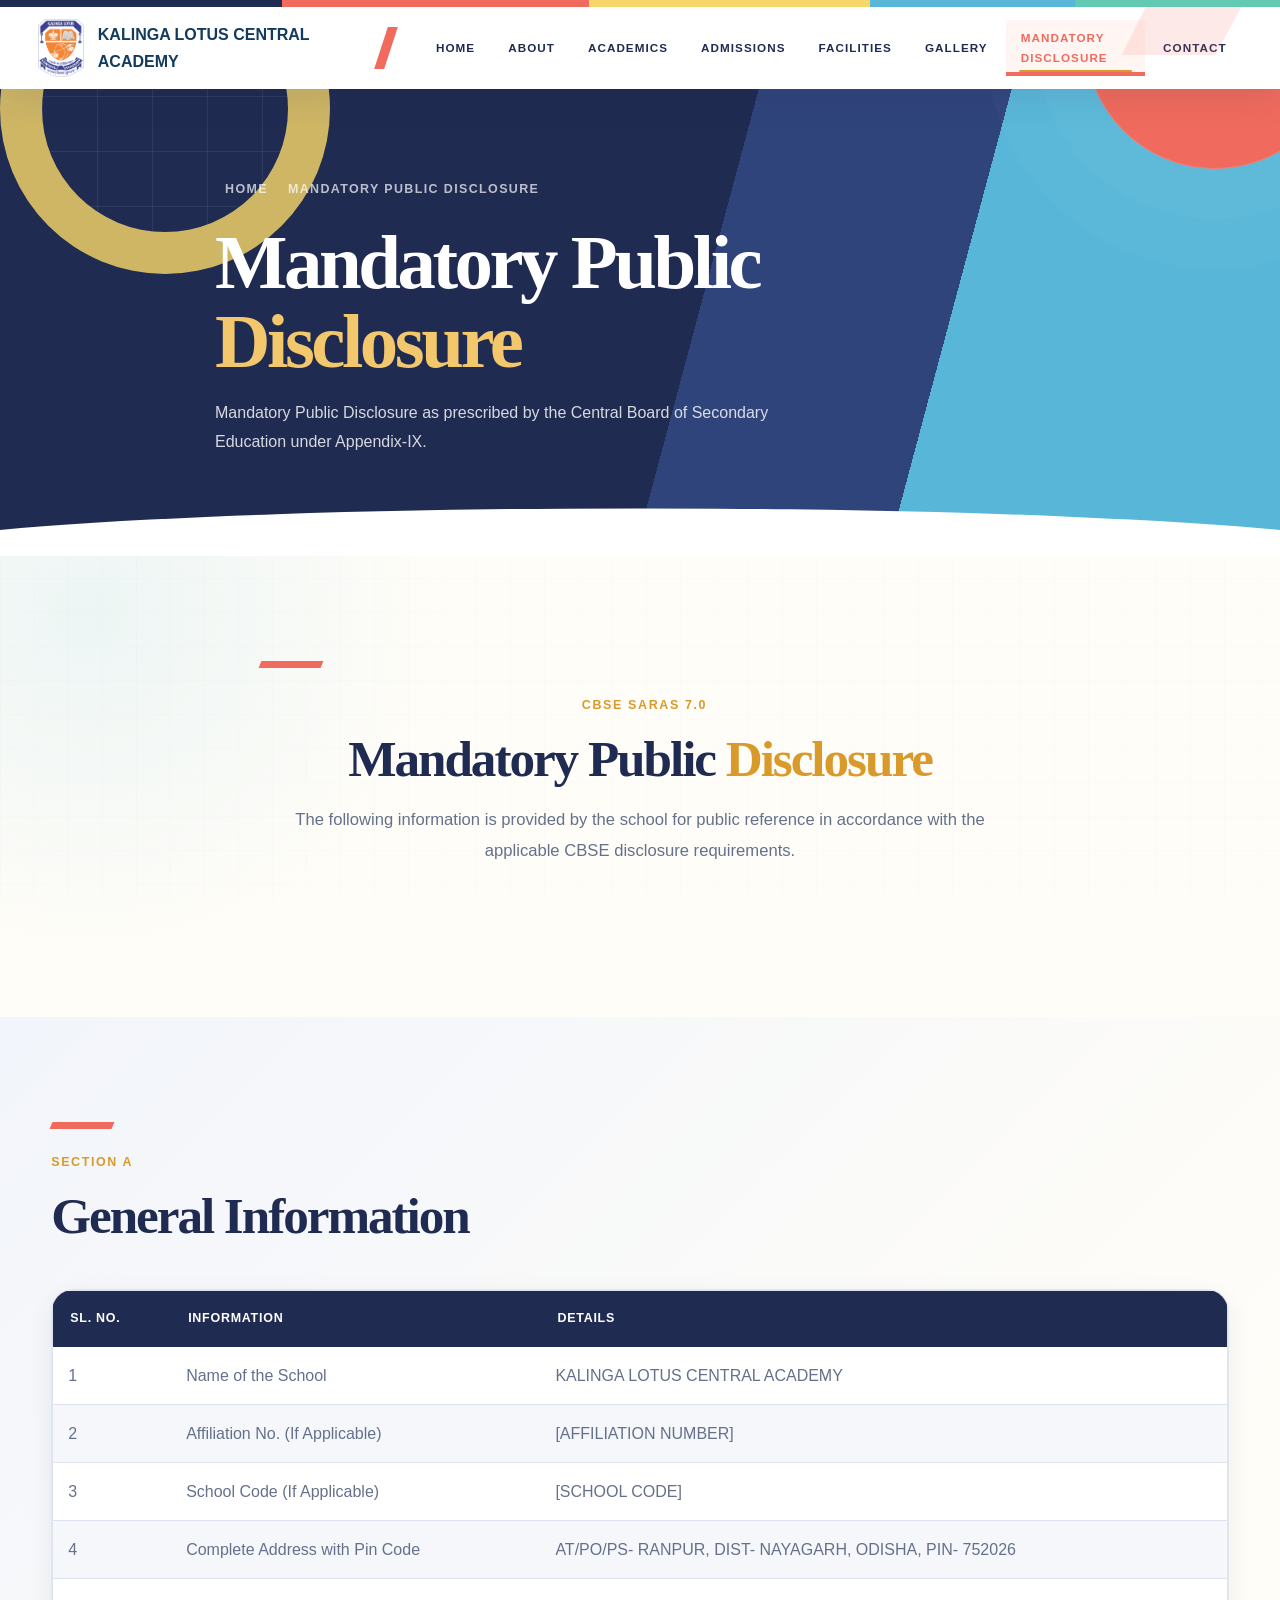
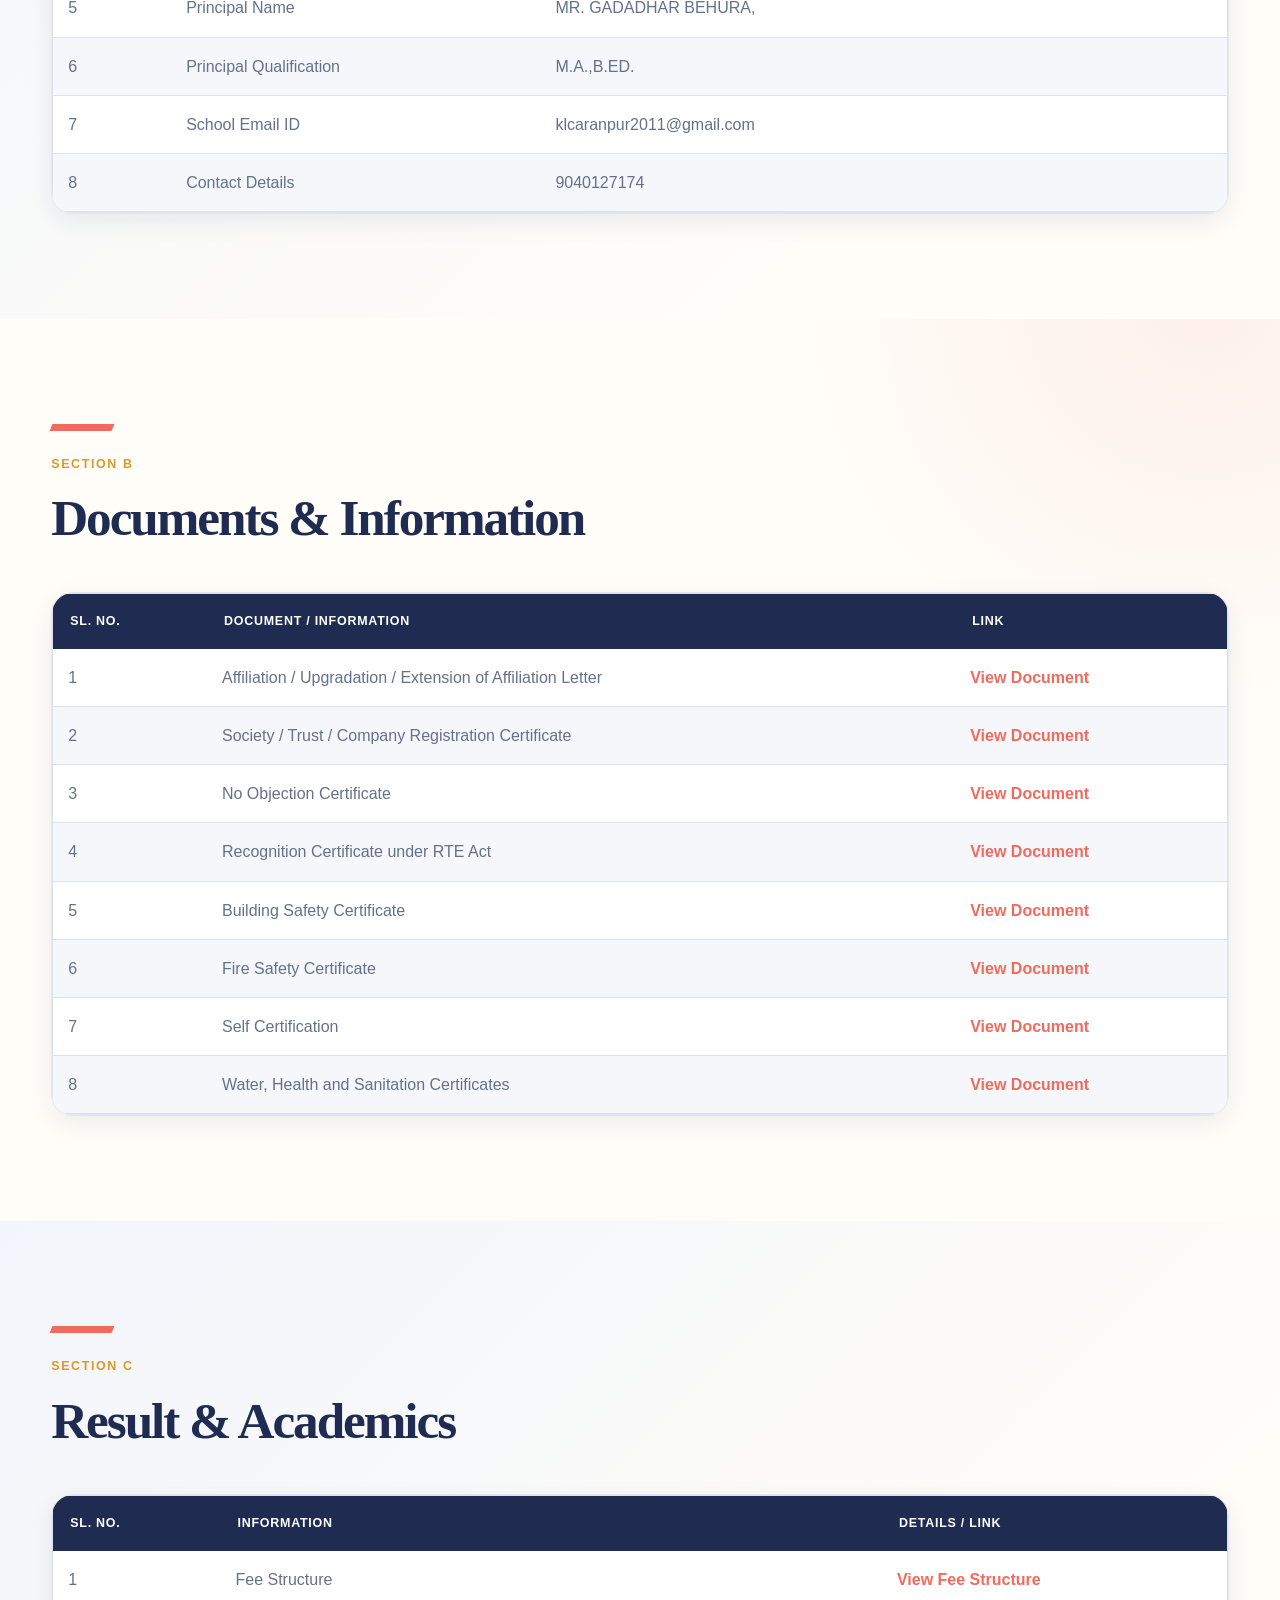
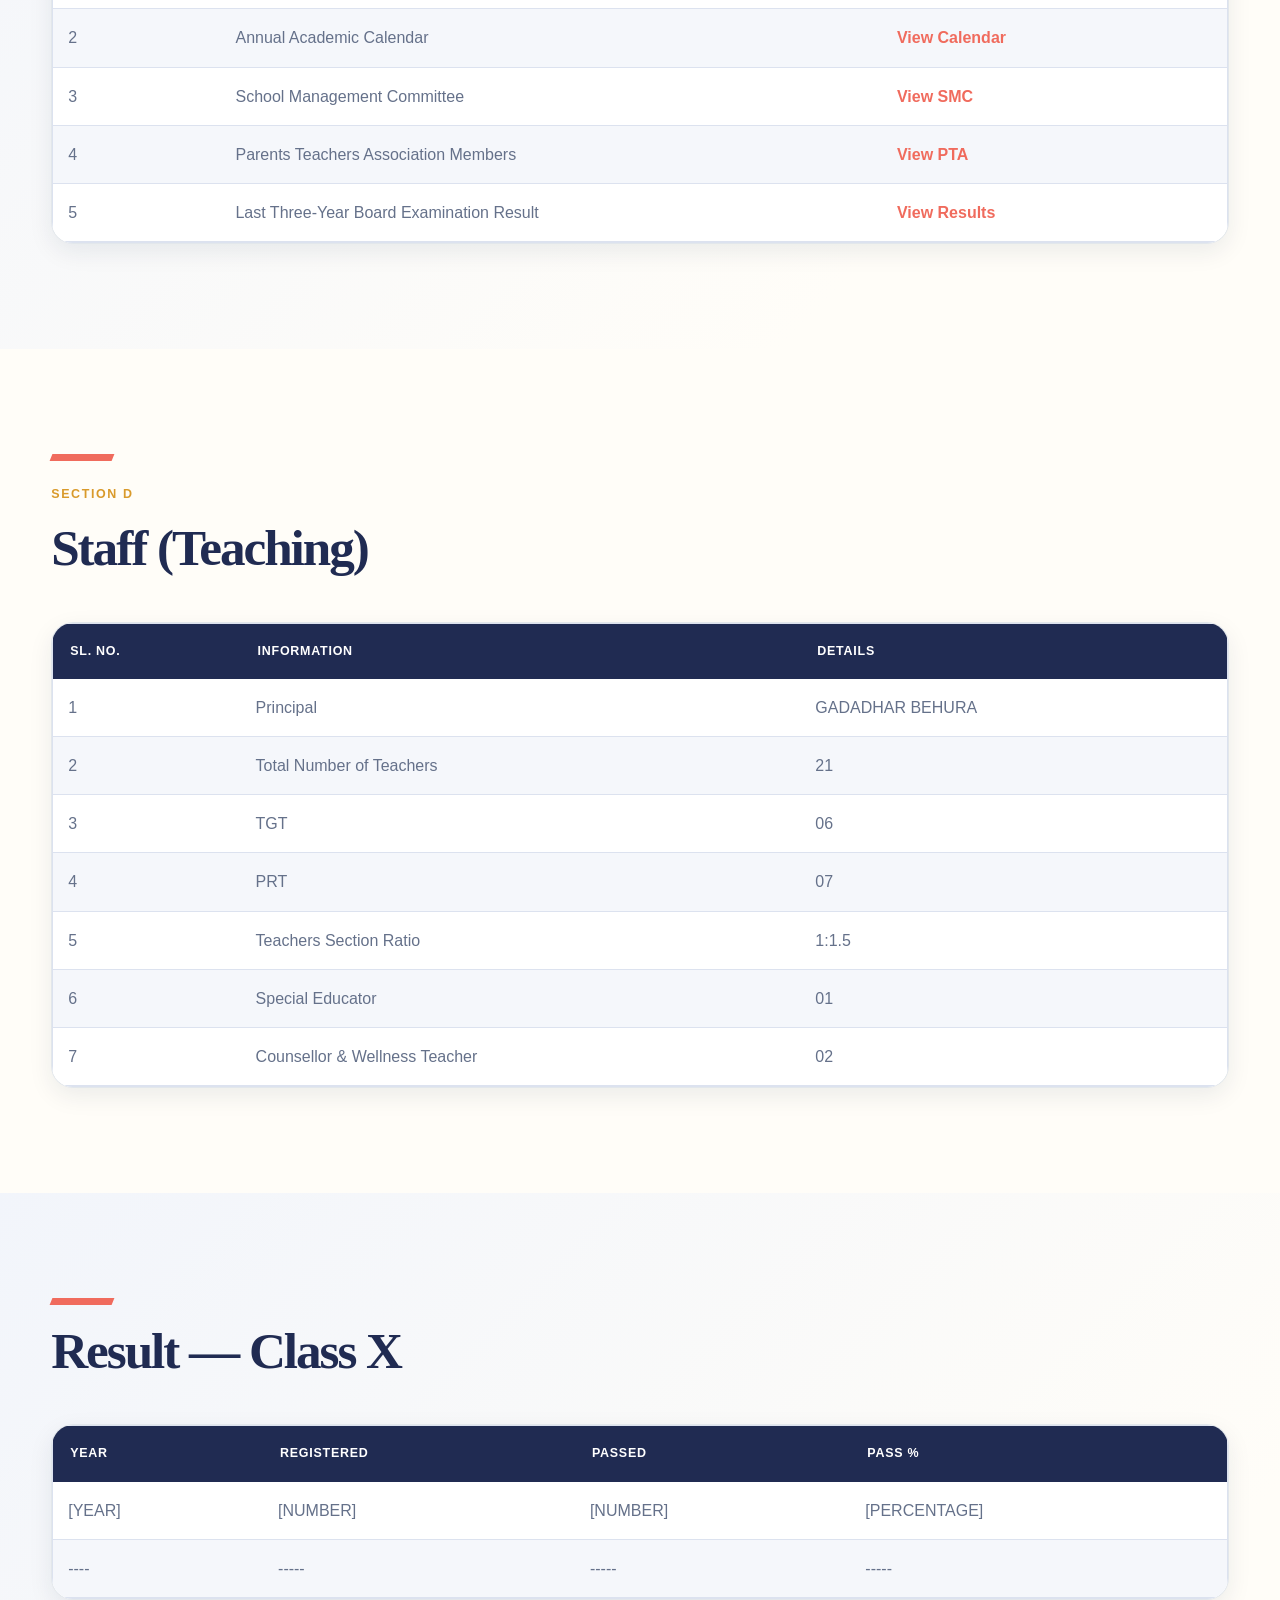
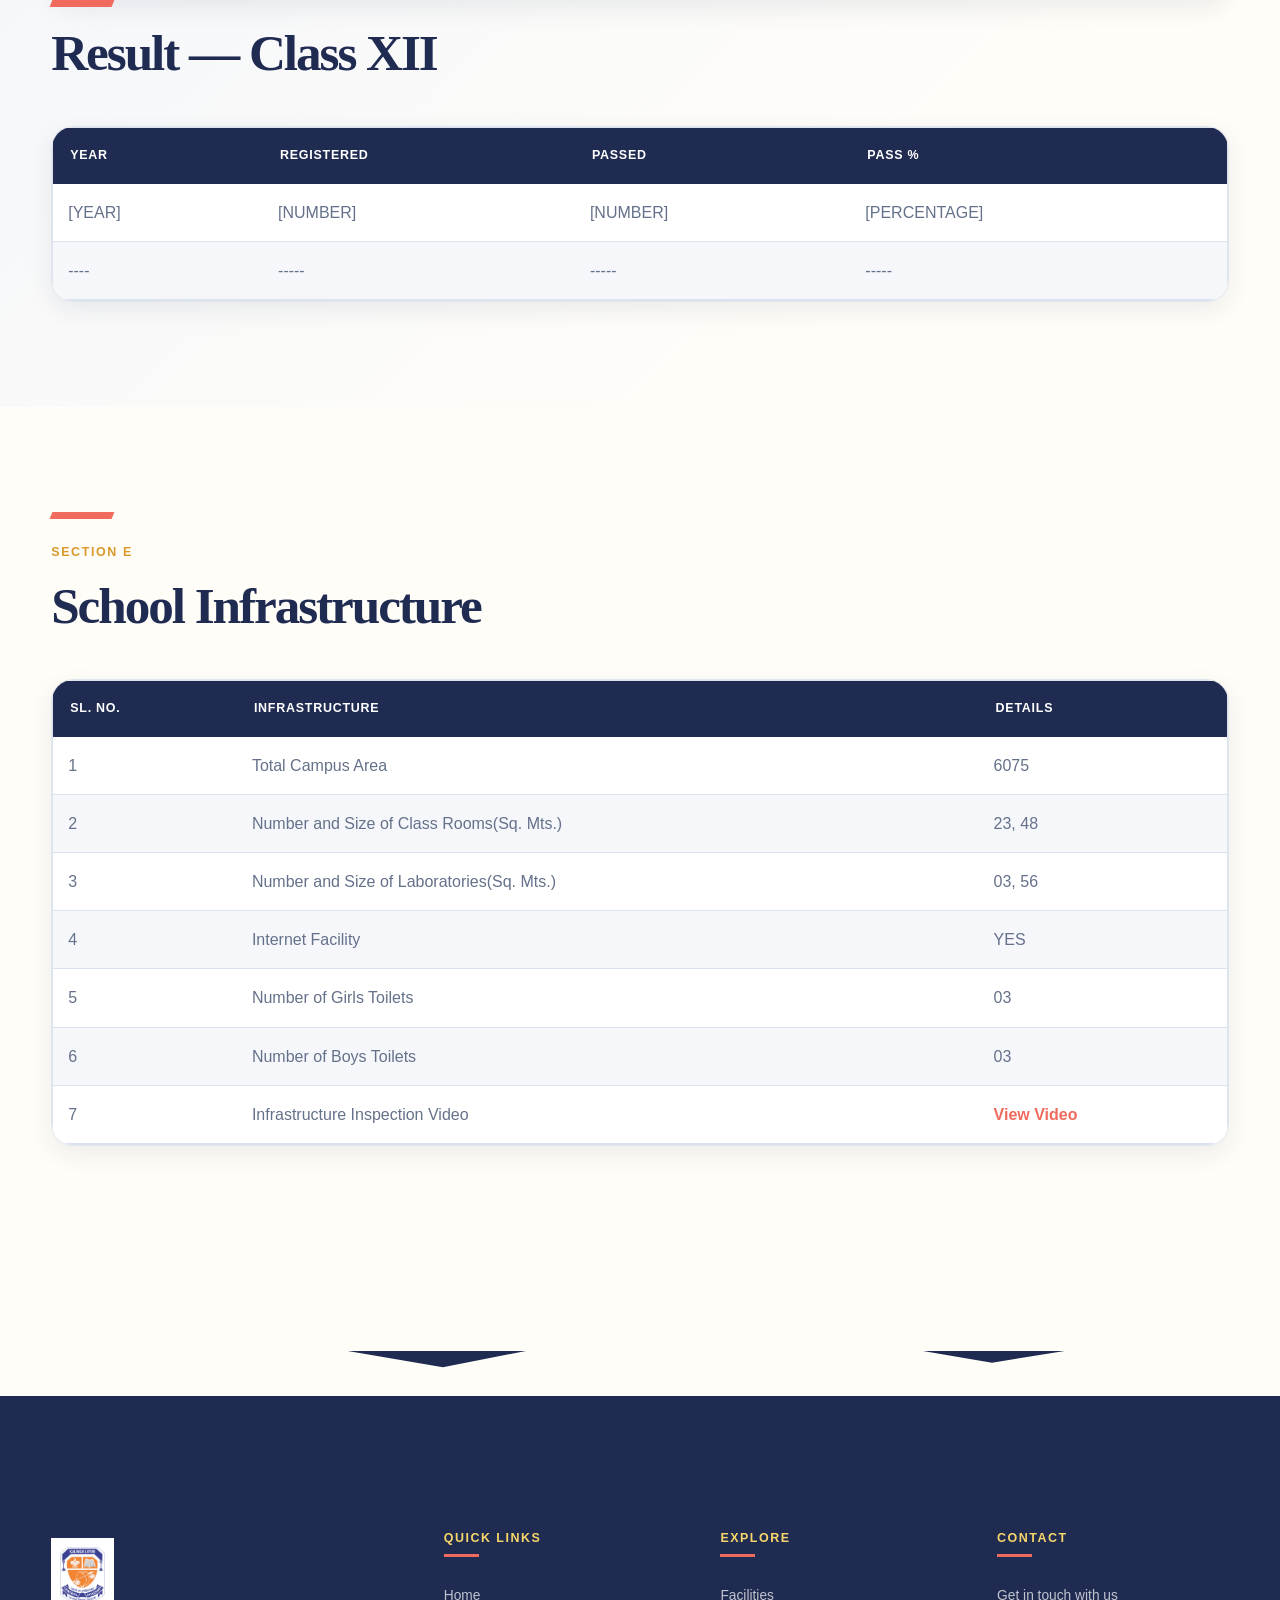
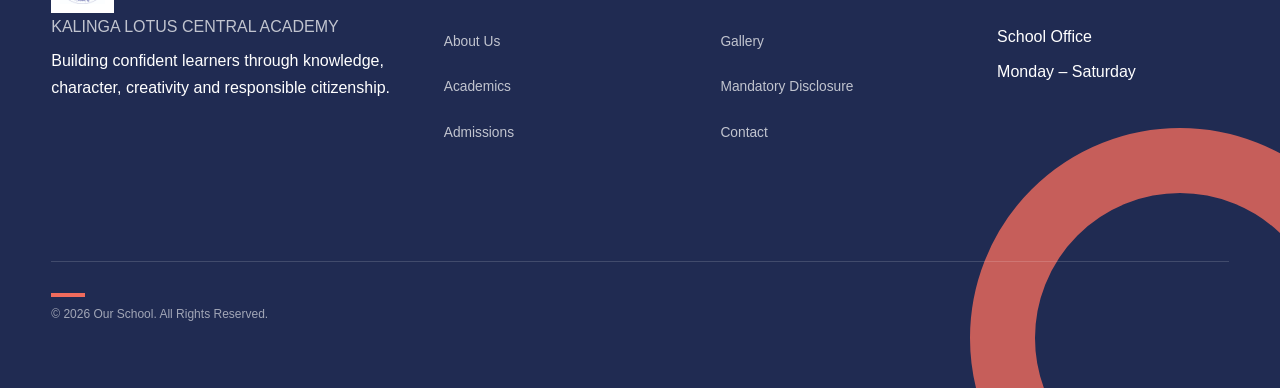
==== mandatory.html @ 77b2047e "first commit" ====
<!DOCTYPE html>
<html lang="en">

<head>

    <meta charset="UTF-8">

    <meta name="viewport"
          content="width=device-width, initial-scale=1.0">

    <meta name="description"
          content="Mandatory Public Disclosure as per CBSE SARAS 7.0 Appendix-IX.">

    <meta name="keywords"
          content="CBSE Mandatory Public Disclosure, SARAS 7.0, Appendix IX">

    <meta name="author"
          content="School Management">

    <title>Mandatory Public Disclosure | Our School</title>

    <!-- EXISTING WEBSITE STYLESHEET ONLY -->
    <link rel="stylesheet"
          href="style.css">

</head>


<body>


    <!-- =====================================================
         EXISTING PAGE LOADER
         SAME AS ALL OTHER PAGES
    ====================================================== -->

    <div class="page-loader">

        <div class="loader-content">

            <div class="loader-logo">

                <img src="images/logo.png"
                     alt="School Logo"
                     onerror="this.style.display='none';">

            </div>

            <div class="loader-spinner"></div>

            <p>
                Loading...
            </p>

        </div>

    </div>


    <!-- =====================================================
         EXISTING SCROLL PROGRESS
    ====================================================== -->

    <div class="scroll-progress"></div>


    <!-- =====================================================
         EXISTING HEADER
         script.js loads the common header
    ====================================================== -->

    <div id="site-header"></div>


    <!-- =====================================================
         MANDATORY PUBLIC DISCLOSURE HERO
         Uses EXISTING hero classes
    ====================================================== -->

    <section class="inner-page-hero">

        <div class="inner-hero-shape shape-one"></div>

        <div class="inner-hero-shape shape-two"></div>

        <div class="inner-hero-shape shape-three"></div>


        <div class="container">

            <div class="inner-hero-content reveal">

                <span class="breadcrumb-label">

                    <i class="fa-solid fa-house"></i>

                    Home

                    <i class="fa-solid fa-angle-right"></i>

                    Mandatory Public Disclosure

                </span>


                <h1>

                    Mandatory Public

                    <span>
                        Disclosure
                    </span>

                </h1>


                <p>

                    Mandatory Public Disclosure as prescribed
                    by the Central Board of Secondary Education
                    under Appendix-IX.

                </p>

            </div>

        </div>


        <div class="hero-bottom-wave"></div>

    </section>



    <!-- =====================================================
         MAIN CONTENT
    ====================================================== -->

    <main>


        <!-- =================================================
             INTRODUCTION
        ================================================== -->

        <section class="section">

            <div class="container">

                <div class="section-heading center reveal">

                    <span class="section-label">

                        <i class="fa-solid fa-building-columns"></i>

                        CBSE SARAS 7.0

                    </span>


                    <h2>

                        Mandatory Public

                        <span>
                            Disclosure
                        </span>

                    </h2>


                    <p>

                        The following information is provided
                        by the school for public reference in
                        accordance with the applicable CBSE
                        disclosure requirements.

                    </p>

                </div>

            </div>

        </section>



        <!-- =================================================
             A. GENERAL INFORMATION
        ================================================== -->

        <section class="section">

            <div class="container">

                <div class="section-heading reveal">

                    <span class="section-label">
                        Section A
                    </span>

                    <h2>
                        General Information
                    </h2>

                </div>


                <div class="disclosure-table-wrapper reveal">

                    <table class="disclosure-table">

                        <thead>

                            <tr>

                                <th>
                                    Sl. No.
                                </th>

                                <th>
                                    Information
                                </th>

                                <th>
                                    Details
                                </th>

                            </tr>

                        </thead>


                        <tbody>

                            <tr>

                                <td>1</td>

                                <td>
                                    Name of the School
                                </td>

                                <td>
                                    KALINGA LOTUS CENTRAL ACADEMY
                                </td>

                            </tr>


                            <tr>

                                <td>2</td>

                                <td>
                                    Affiliation No. (If Applicable)
                                </td>

                                <td>
                                    [AFFILIATION NUMBER]
                                </td>

                            </tr>


                            <tr>

                                <td>3</td>

                                <td>
                                    School Code (If Applicable)
                                </td>

                                <td>
                                    [SCHOOL CODE]
                                </td>

                            </tr>


                            <tr>

                                <td>4</td>

                                <td>
                                    Complete Address with Pin Code
                                </td>

                                <td>
                                    AT/PO/PS- RANPUR, DIST- NAYAGARH, ODISHA, PIN- 752026
                                </td>

                            </tr>


                            <tr>

                                <td>5</td>

                                <td>
                                    Principal Name
                                </td>

                                <td>
                                    MR. GADADHAR BEHURA, 
                                </td>

                            </tr>


                            <tr>

                                <td>6</td>

                                <td>
                                    Principal Qualification
                                </td>

                                <td>
                                   M.A.,B.ED.
                                </td>

                            </tr>


                            <tr>

                                <td>7</td>

                                <td>
                                    School Email ID
                                </td>

                                <td>
                                    klcaranpur2011@gmail.com
                                </td>

                            </tr>


                            <tr>

                                <td>8</td>

                                <td>
                                    Contact Details
                                </td>

                                <td>
                                    9040127174
                                </td>

                            </tr>

                        </tbody>

                    </table>

                </div>

            </div>

        </section>



        <!-- =================================================
             B. DOCUMENTS & INFORMATION
        ================================================== -->

        <section class="section">

            <div class="container">

                <div class="section-heading reveal">

                    <span class="section-label">
                        Section B
                    </span>

                    <h2>
                        Documents & Information
                    </h2>

                </div>


                <div class="section-table-wrapper reveal">

                    <table class="disclosure-table">

                        <thead>

                            <tr>

                                <th>
                                    Sl. No.
                                </th>

                                <th>
                                    Document / Information
                                </th>

                                <th>
                                    Link
                                </th>

                            </tr>

                        </thead>


                        <tbody>

                            <tr>
                                <td>1</td>

                                <td>
                                    Affiliation / Upgradation /
                                    Extension of Affiliation Letter
                                </td>

                                <td>
                                    <a href="documents/affiliation-letter.pdf"
                                       target="_blank">

                                        View Document

                                    </a>
                                </td>
                            </tr>


                            <tr>
                                <td>2</td>

                                <td>
                                    Society / Trust / Company
                                    Registration Certificate
                                </td>

                                <td>
                                    <a href="documents/trust-registration.pdf"
                                       target="_blank">

                                        View Document

                                    </a>
                                </td>
                            </tr>


                            <tr>
                                <td>3</td>

                                <td>
                                    No Objection Certificate
                                </td>

                                <td>
                                    <a href="documents/noc.pdf"
                                       target="_blank">

                                        View Document

                                    </a>
                                </td>
                            </tr>


                            <tr>
                                <td>4</td>

                                <td>
                                    Recognition Certificate under RTE Act
                                </td>

                                <td>
                                    <a href="documents/rte-recognition.pdf"
                                       target="_blank">

                                        View Document

                                    </a>
                                </td>
                            </tr>


                            <tr>
                                <td>5</td>

                                <td>
                                    Building Safety Certificate
                                </td>

                                <td>
                                    <a href="documents/building-safety.pdf"
                                       target="_blank">

                                        View Document

                                    </a>
                                </td>
                            </tr>


                            <tr>
                                <td>6</td>

                                <td>
                                    Fire Safety Certificate
                                </td>

                                <td>
                                    <a href="documents/fire-safety.pdf"
                                       target="_blank">

                                        View Document

                                    </a>
                                </td>
                            </tr>


                            <tr>
                                <td>7</td>

                                <td>
                                    Self Certification
                                </td>

                                <td>
                                    <a href="documents/self-certification.pdf"
                                       target="_blank">

                                        View Document

                                    </a>
                                </td>
                            </tr>


                            <tr>
                                <td>8</td>

                                <td>
                                    Water, Health and Sanitation
                                    Certificates
                                </td>

                                <td>
                                    <a href="documents/water-health-sanitation.pdf"
                                       target="_blank">

                                        View Document

                                    </a>
                                </td>
                            </tr>

                        </tbody>

                    </table>

                </div>

            </div>

        </section>



        <!-- =================================================
             C. RESULT & ACADEMICS
        ================================================== -->

        <section class="section">

            <div class="container">

                <div class="section-heading reveal">

                    <span class="section-label">
                        Section C
                    </span>

                    <h2>
                        Result & Academics
                    </h2>

                </div>


                <div class="disclosure-table-wrapper reveal">

                    <table class="disclosure-table">

                        <thead>

                            <tr>

                                <th>
                                    Sl. No.
                                </th>

                                <th>
                                    Information
                                </th>

                                <th>
                                    Details / Link
                                </th>

                            </tr>

                        </thead>


                        <tbody>

                            <tr>

                                <td>1</td>

                                <td>
                                    Fee Structure
                                </td>

                                <td>
                                    <a href="documents/fee-structure.pdf"
                                       target="_blank">

                                        View Fee Structure

                                    </a>
                                </td>

                            </tr>


                            <tr>

                                <td>2</td>

                                <td>
                                    Annual Academic Calendar
                                </td>

                                <td>
                                    <a href="documents/academic-calendar.pdf"
                                       target="_blank">

                                        View Calendar

                                    </a>
                                </td>

                            </tr>


                            <tr>

                                <td>3</td>

                                <td>
                                    School Management Committee
                                </td>

                                <td>
                                    <a href="documents/smc.pdf"
                                       target="_blank">

                                        View SMC

                                    </a>
                                </td>

                            </tr>


                            <tr>

                                <td>4</td>

                                <td>
                                    Parents Teachers Association
                                    Members
                                </td>

                                <td>
                                    <a href="documents/pta.pdf"
                                       target="_blank">

                                        View PTA

                                    </a>
                                </td>

                            </tr>


                            <tr>

                                <td>5</td>

                                <td>
                                    Last Three-Year Board Examination
                                    Result
                                </td>

                                <td>
                                    <a href="documents/board-results.pdf"
                                       target="_blank">

                                        View Results

                                    </a>
                                </td>

                            </tr>

                        </tbody>

                    </table>

                </div>

            </div>

        </section>



        <!-- =================================================
             D. STAFF
        ================================================== -->

        <section class="section">

            <div class="container">

                <div class="section-heading reveal">

                    <span class="section-label">
                        Section D
                    </span>

                    <h2>
                        Staff (Teaching)
                    </h2>

                </div>


                <div class="disclosure-table-wrapper reveal">

                    <table class="disclosure-table">

                        <thead>

                            <tr>

                                <th>
                                    Sl. No.
                                </th>

                                <th>
                                    Information
                                </th>

                                <th>
                                    Details
                                </th>

                            </tr>

                        </thead>


                        <tbody>

                            <tr>

                                <td>1</td>

                                <td>
                                    Principal
                                </td>

                                <td>
                                   GADADHAR BEHURA
                                </td>

                            </tr>


                            <tr>

                                <td>2</td>

                                <td>
                                    Total Number of Teachers
                                </td>

                                <td>
                                    21
                                </td>

                            </tr>


                            


                            <tr>

                                <td>3</td>

                                <td>
                                    TGT
                                </td>

                                <td>
                                    06
                                </td>

                            </tr>


                            <tr>

                                <td>4</td>

                                <td>
                                    PRT
                                </td>

                                <td>
                                    07
                                </td>

                            </tr>


                            <tr>

                                <td>5</td>

                                <td>
                                    Teachers Section Ratio
                                </td>

                                <td>
                                    1:1.5
                                </td>

                            </tr>


                            <tr>

                                <td>6</td>

                                <td>
                                    Special Educator
                                </td>

                                <td>
                                    01
                                </td>

                            </tr>


                            <tr>

                                <td>7</td>

                                <td>
                                    Counsellor & Wellness Teacher
                                </td>

                                <td>
                                    02
                                </td>

                            </tr>

                        </tbody>

                    </table>

                </div>

            </div>

        </section>



        <!-- =================================================
             E. RESULT CLASS X
        ================================================== -->

        <section class="section">

            <div class="container">

                <div class="section-heading reveal">

                    

                    <h2>
                        Result — Class X
                    </h2>

                </div>


                <div class="disclosure-table-wrapper reveal">

                    <table class="disclosure-table">

                        <thead>

                            <tr>

                                <th>
                                    Year
                                </th>

                                <th>
                                    Registered
                                </th>

                                <th>
                                    Passed
                                </th>

                                <th>
                                    Pass %
                                </th>

                            </tr>

                        </thead>


                        <tbody>

                            <tr>

                                <td>[YEAR]</td>

                                <td>[NUMBER]</td>

                                <td>[NUMBER]</td>

                                <td>[PERCENTAGE]</td>

                            </tr>
                            <tr>

                                <td>----</td>

                                <td>-----</td>

                                <td>-----</td>

                                <td>-----</td>

                            </tr>

                        </tbody>

                    </table>

                </div>

            </div>

        



        <!-- =================================================
             F. RESULT CLASS XII
        ================================================== -->

      

            <div class="container">

                <div class="section-heading reveal">

                    

                    <h2>
                        Result — Class XII
                    </h2>

                </div>


                <div class="disclosure-table-wrapper reveal">

                    <table class="disclosure-table">

                        <thead>

                            <tr>

                                <th>
                                    Year
                                </th>

                                <th>
                                    Registered
                                </th>

                                <th>
                                    Passed
                                </th>

                                <th>
                                    Pass %
                                </th>

                            </tr>

                        </thead>


                        <tbody>

                            <tr>

                                <td>[YEAR]</td>

                                <td>[NUMBER]</td>

                                <td>[NUMBER]</td>

                                <td>[PERCENTAGE]</td>

                            </tr>
                             <tr>

                                <td>----</td>

                                <td>-----</td>

                                <td>-----</td>

                                <td>-----</td>

                            </tr>

                        </tbody>

                    </table>

                </div>

            </div>

        </section>



        <!-- =================================================
             G. SCHOOL INFRASTRUCTURE
        ================================================== -->

        <section class="section">

            <div class="container">

                <div class="section-heading reveal">

                    <span class="section-label">
                        Section e
                    </span>

                    <h2>
                        School Infrastructure
                    </h2>

                </div>


                <div class="disclosure-table-wrapper reveal">

                    <table class="disclosure-table">

                        <thead>

                            <tr>

                                <th>
                                    Sl. No.
                                </th>

                                <th>
                                    Infrastructure
                                </th>

                                <th>
                                    Details
                                </th>

                            </tr>

                        </thead>


                        <tbody>

                            <tr>

                                <td>1</td>

                                <td>
                                    Total Campus Area
                                </td>

                                <td>
                                    6075
                                </td>

                            </tr>


                            <tr>

                                <td>2</td>

                                <td>
                                    Number and Size of Class Rooms(Sq. Mts.)
                                </td>

                                <td>
                                 23, 48 
                                </td>

                            </tr>


                            <tr>

                                <td>3</td>

                                <td>
                                    Number and Size of Laboratories(Sq. Mts.)
                                </td>

                                <td>
                                    03, 56
                                </td>

                            </tr>


                            <tr>

                                <td>4</td>

                                <td>
                                    Internet Facility
                                </td>

                                <td>
                                    YES
                                </td>

                            </tr>


                            <tr>

                                <td>5</td>

                                <td>
                                    Number of Girls Toilets
                                </td>

                                <td>
                                    03
                                </td>

                            </tr>


                            <tr>

                                <td>6</td>

                                <td>
                                    Number of Boys Toilets
                                </td>

                                <td>
                                   03
                                </td>

                            </tr>


                            <tr>

                                <td>7</td>

                                <td>
                                    Infrastructure Inspection Video
                                </td>

                                <td>

                                    <a href="[YOUTUBE VIDEO URL]"
                                       target="_blank">

                                        View Video

                                    </a>

                                </td>

                            </tr>

                        </tbody>

                    </table>

                </div>

            </div>

        </section>



       


        <!-- =================================================
             LAST UPDATED
        ================================================== -->

        


    </main>


    <!-- =====================================================
         EXISTING FOOTER
         script.js loads the common footer
    ====================================================== -->

    <div id="site-footer"></div>


    <!-- =====================================================
         EXISTING BACK TO TOP
    ====================================================== -->

    <button id="backToTop"
            class="back-to-top"
            aria-label="Back to top">

        <i class="fa-solid fa-arrow-up"></i>

    </button>


    <!-- =====================================================
         EXISTING WEBSITE JAVASCRIPT ONLY
    ====================================================== -->

    <script src="script.js"></script>


</body>

</html>
---- style.css ----
/* -------------------------
   1. ROOT / RESET
------------------------- */

:root {
    --primary: #123b5d;
    --primary-dark: #0b2941;
    --primary-light: #1d628d;
    --secondary: #d99a2b;
    --secondary-light: #f3c76b;
    --accent: #43a6a8;
    --cream: #f7f3eb;
    --paper: #ffffff;
    --soft: #eef4f6;
    --ink: #172633;
    --muted: #667580;
    --border: rgba(18, 59, 93, 0.12);
    --shadow-sm: 0 8px 24px rgba(13, 38, 58, 0.08);
    --shadow: 0 18px 50px rgba(13, 38, 58, 0.12);
    --shadow-lg: 0 28px 80px rgba(13, 38, 58, 0.18);
    --radius-sm: 10px;
    --radius: 18px;
    --radius-lg: 30px;
    --container: 1180px;
    --transition: 0.35s cubic-bezier(.2,.8,.2,1);
    --transition-slow: 0.7s cubic-bezier(.2,.8,.2,1);
}

*,
*::before,
*::after {
    box-sizing: border-box;
}

html {
    scroll-behavior: smooth;
    scroll-padding-top: 90px;
}

body {
    margin: 0;
    padding: 0;
    background: var(--paper);
    color: var(--ink);
    font-family: "DM Sans", Arial, sans-serif;
    font-size: 16px;
    line-height: 1.7;
    overflow-x: hidden;
}

body::selection {
    background: var(--secondary);
    color: #fff;
}

img {
    display: block;
    max-width: 100%;
}

a {
    color: inherit;
    text-decoration: none;
}

button,
input,
textarea,
select {
    font: inherit;
}

button {
    cursor: pointer;
}

ul,
ol {
    margin: 0;
    padding: 0;
}

p {
    margin: 0 0 18px;
}

h1,
h2,
h3,
h4,
h5,
h6 {
    margin: 0 0 18px;
    color: var(--primary);
    font-family: "Playfair Display", Georgia, serif;
    line-height: 1.15;
}

h1 span,
h2 span {
    color: var(--secondary);
}

::placeholder {
    color: #9aa6ad;
}


/* -------------------------
   2. GLOBAL LAYOUT
------------------------- */

.container {
    width: min(calc(100% - 40px), var(--container));
    margin-inline: auto;
}

.section {
    position: relative;
    padding: 105px 0;
    overflow: hidden;
}

.section:nth-of-type(even) {
    background: #fbfcfc;
}

.section-heading {
    position: relative;
    max-width: 760px;
    margin-bottom: 55px;
}

.section-heading.center {
    margin-inline: auto;
    text-align: center;
}

.section-heading h2 {
    font-size: clamp(2.2rem, 4vw, 3.7rem);
    letter-spacing: -0.025em;
}

.section-heading p {
    max-width: 680px;
    color: var(--muted);
    font-size: 1.04rem;
}

.section-heading.center p {
    margin-inline: auto;
}

.section-label {
    display: inline-flex;
    align-items: center;
    gap: 9px;
    margin-bottom: 15px;
    color: var(--secondary);
    font-size: .78rem;
    font-weight: 800;
    letter-spacing: .13em;
    text-transform: uppercase;
}

.section-label i {
    font-size: .85rem;
}

.section-label.light {
    color: var(--secondary-light);
}


/* -------------------------
   3. PAGE LOADER
------------------------- */

.page-loader {
    position: fixed;
    inset: 0;
    z-index: 99999;
    display: grid;
    place-items: center;
    background:
        radial-gradient(circle at 50% 35%, rgba(67,166,168,.18), transparent 35%),
        var(--primary-dark);
    transition: opacity .65s ease, visibility .65s ease;
}

.page-loader.loaded,
body.loaded .page-loader {
    opacity: 0;
    visibility: hidden;
    pointer-events: none;
}

.loader-content {
    display: flex;
    flex-direction: column;
    align-items: center;
    gap: 18px;
    color: #fff;
}

.loader-logo {
    width: 92px;
    height: 92px;
    display: grid;
    place-items: center;
    border-radius: 50%;
    background: rgba(255,255,255,.1);
    border: 1px solid rgba(255,255,255,.18);
    animation: loaderPulse 1.8s ease-in-out infinite;
}

.loader-logo img {
    max-width: 68px;
    max-height: 68px;
    object-fit: contain;
}

.loader-spinner {
    width: 42px;
    height: 42px;
    border: 3px solid rgba(255,255,255,.2);
    border-top-color: var(--secondary);
    border-radius: 50%;
    animation: spin .85s linear infinite;
}

.loader-content p {
    margin: 0;
    font-size: .82rem;
    letter-spacing: .18em;
    text-transform: uppercase;
    opacity: .72;
}


/* -------------------------
   4. SCROLL PROGRESS
------------------------- */

.scroll-progress {
    position: fixed;
    top: 0;
    left: 0;
    z-index: 10001;
    width: 0;
    height: 4px;
    background: linear-gradient(90deg, var(--secondary), var(--accent));
    box-shadow: 0 0 16px rgba(67,166,168,.45);
    transition: width .08s linear;
}


/* -------------------------
   5. SHARED HEADER
------------------------- */

#site-header {
    position: relative;
    z-index: 1000;
}

.site-header,
.main-header,
header {
    position: relative;
    z-index: 1000;
}

.site-header {
    background: rgba(255,255,255,.94);
    backdrop-filter: blur(18px);
    -webkit-backdrop-filter: blur(18px);
    border-bottom: 1px solid rgba(18,59,93,.08);
    transition: var(--transition);
}

.site-header.scrolled,
.main-header.scrolled {
    background: rgba(255,255,255,.97);
    box-shadow: 0 8px 30px rgba(13,38,58,.08);
}

.header-container,
.nav-container,
.site-header .container {
    width: min(calc(100% - 40px), 1240px);
    margin-inline: auto;
}

.site-header .container,
.header-container {
    min-height: 82px;
    display: flex;
    align-items: center;
    justify-content: space-between;
    gap: 30px;
}

.logo,
.site-logo,
.logo-link {
    display: inline-flex;
    align-items: center;
    gap: 12px;
    color: var(--primary);
    font-weight: 800;
}

.logo img,
.site-logo img,
.logo-link img {
    width: auto;
    max-height: 62px;
    object-fit: contain;
}

.nav-menu,
.main-nav,
nav ul {
    display: flex;
    align-items: center;
    gap: 7px;
    list-style: none;
}

.nav-menu a,
.main-nav a,
nav a {
    position: relative;
    display: inline-flex;
    align-items: center;
    gap: 7px;
    padding: 10px 13px;
    color: var(--primary);
    font-size: .88rem;
    font-weight: 700;
    transition: var(--transition);
}

.nav-menu a::after,
.main-nav a::after,
nav a::after {
    content: "";
    position: absolute;
    left: 13px;
    right: 13px;
    bottom: 4px;
    height: 2px;
    border-radius: 10px;
    background: var(--secondary);
    transform: scaleX(0);
    transform-origin: center;
    transition: transform .3s ease;
}

.nav-menu a:hover,
.main-nav a:hover,
nav a:hover,
.nav-menu a.active,
.main-nav a.active,
nav a.active {
    color: var(--secondary);
}

.nav-menu a:hover::after,
.main-nav a:hover::after,
nav a:hover::after,
.nav-menu a.active::after,
.main-nav a.active::after,
nav a.active::after {
    transform: scaleX(1);
}

.menu-toggle,
.mobile-menu-toggle {
    display: none;
    width: 46px;
    height: 46px;
    border: 0;
    border-radius: 12px;
    background: var(--primary);
    color: #fff;
}


/* -------------------------
   6. HERO
------------------------- */

.inner-page-hero {
    position: relative;
    min-height: 500px;
    display: flex;
    align-items: center;
    isolation: isolate;
    overflow: hidden;
    color: #fff;
    background:
        radial-gradient(circle at 85% 25%, rgba(67,166,168,.35), transparent 26%),
        radial-gradient(circle at 15% 75%, rgba(217,154,43,.2), transparent 25%),
        linear-gradient(125deg, #0a2943 0%, #123b5d 52%, #155477 100%);
}

.inner-page-hero::before {
    content: "";
    position: absolute;
    inset: 0;
    z-index: -1;
    opacity: .2;
    background-image:
        linear-gradient(rgba(255,255,255,.08) 1px, transparent 1px),
        linear-gradient(90deg, rgba(255,255,255,.08) 1px, transparent 1px);
    background-size: 55px 55px;
    animation: gridDrift 18s linear infinite;
}

.inner-page-hero::after {
    content: "";
    position: absolute;
    z-index: -1;
    width: 480px;
    height: 480px;
    right: -160px;
    top: -180px;
    border-radius: 50%;
    border: 1px solid rgba(255,255,255,.13);
    box-shadow:
        0 0 0 50px rgba(255,255,255,.025),
        0 0 0 100px rgba(255,255,255,.02);
    animation: heroOrbit 14s ease-in-out infinite;
}

.inner-hero-content {
    position: relative;
    max-width: 850px;
    padding: 95px 0 115px;
    color: #fff;
}

.inner-hero-content h1 {
    max-width: 900px;
    margin-bottom: 22px;
    color: #fff;
    font-size: clamp(3rem, 7vw, 6rem);
    letter-spacing: -.045em;
    animation: heroTextIn .9s .15s both cubic-bezier(.2,.8,.2,1);
}

.inner-hero-content h1 span {
    display: inline-block;
    color: var(--secondary-light);
}

.inner-hero-content p {
    max-width: 700px;
    color: rgba(255,255,255,.78);
    font-size: 1.08rem;
    animation: heroTextIn .9s .3s both cubic-bezier(.2,.8,.2,1);
}

.breadcrumb-label {
    display: inline-flex;
    align-items: center;
    gap: 10px;
    margin-bottom: 22px;
    color: rgba(255,255,255,.7);
    font-size: .78rem;
    font-weight: 800;
    letter-spacing: .11em;
    text-transform: uppercase;
}

.breadcrumb-label i {
    color: var(--secondary-light);
}

.inner-hero-shape {
    position: absolute;
    z-index: -1;
    border-radius: 50%;
    pointer-events: none;
}

.shape-one {
    width: 230px;
    height: 230px;
    left: -90px;
    bottom: 20px;
    border: 1px solid rgba(255,255,255,.13);
    animation: floatSlow 8s ease-in-out infinite;
}

.shape-two {
    width: 100px;
    height: 100px;
    right: 22%;
    bottom: 16%;
    background: rgba(67,166,168,.18);
    filter: blur(2px);
    animation: floatMedium 6s ease-in-out infinite;
}

.shape-three {
    width: 35px;
    height: 35px;
    right: 9%;
    bottom: 30%;
    background: var(--secondary);
    box-shadow: 0 0 0 12px rgba(217,154,43,.08);
    animation: floatTiny 4s ease-in-out infinite;
}

.hero-bottom-wave {
    position: absolute;
    z-index: 2;
    left: -2%;
    right: -2%;
    bottom: -1px;
    height: 70px;
    background: var(--paper);
    clip-path: ellipse(58% 70% at 50% 100%);
}

.facilities-hero .hero-bottom-wave {
    background: #fff;
}


/* -------------------------
   7. BUTTONS
------------------------- */

.btn {
    position: relative;
    display: inline-flex;
    align-items: center;
    justify-content: center;
    gap: 10px;
    min-height: 48px;
    padding: 13px 22px;
    border: 1px solid transparent;
    border-radius: 999px;
    font-size: .88rem;
    font-weight: 800;
    letter-spacing: .01em;
    overflow: hidden;
    isolation: isolate;
    transition: transform var(--transition), box-shadow var(--transition), background var(--transition), color var(--transition);
}

.btn::before {
    content: "";
    position: absolute;
    inset: 0;
    z-index: -1;
    background: linear-gradient(100deg, rgba(255,255,255,0), rgba(255,255,255,.3), rgba(255,255,255,0));
    transform: translateX(-120%);
    transition: transform .65s ease;
}

.btn:hover::before {
    transform: translateX(120%);
}

.btn:hover {
    transform: translateY(-4px);
}

.btn-primary {
    color: #fff;
    background: var(--primary);
    box-shadow: 0 12px 28px rgba(18,59,93,.22);
}

.btn-primary:hover {
    background: var(--primary-light);
    box-shadow: 0 18px 35px rgba(18,59,93,.28);
}

.btn-outline {
    color: var(--primary);
    border-color: rgba(18,59,93,.22);
    background: #fff;
}

.btn-outline:hover {
    color: #fff;
    border-color: var(--primary);
    background: var(--primary);
}

.btn-light {
    color: var(--primary);
    background: #fff;
    box-shadow: 0 12px 30px rgba(0,0,0,.14);
}

.btn-transparent {
    color: #fff;
    border-color: rgba(255,255,255,.38);
    background: rgba(255,255,255,.06);
    backdrop-filter: blur(8px);
}

.btn-transparent:hover {
    color: var(--primary);
    background: #fff;
}

.hero-mini-buttons {
    display: flex;
    flex-wrap: wrap;
    gap: 13px;
    margin-top: 30px;
}


/* -------------------------
   8. FACILITIES INTRO
------------------------- */

.facilities-introduction {
    background:
        radial-gradient(circle at 0 0, rgba(67,166,168,.08), transparent 30%),
        #fff;
}

.section-grid {
    display: grid;
    grid-template-columns: 1fr 1fr;
    align-items: center;
    gap: clamp(45px, 7vw, 100px);
}

.section-image {
    position: relative;
}

.image-frame {
    position: relative;
    padding: 14px;
    border-radius: var(--radius-lg);
    background: linear-gradient(135deg, rgba(217,154,43,.2), rgba(67,166,168,.18));
    transform: rotate(-1.5deg);
    transition: var(--transition-slow);
}

.image-frame:hover {
    transform: rotate(0) translateY(-8px);
}

.image-frame img {
    width: 100%;
    height: 500px;
    object-fit: cover;
    border-radius: 22px;
    box-shadow: var(--shadow-lg);
    transition: transform .8s cubic-bezier(.2,.8,.2,1);
}

.image-frame:hover img {
    transform: scale(1.025);
}

.image-frame-decoration {
    position: absolute;
    width: 100px;
    height: 100px;
    right: -25px;
    bottom: -25px;
    border: 8px solid var(--secondary);
    border-radius: 24px;
    opacity: .8;
    animation: floatMedium 5s ease-in-out infinite;
}

.floating-facility-card {
    position: absolute;
    left: -25px;
    bottom: 40px;
    display: flex;
    align-items: center;
    gap: 14px;
    min-width: 225px;
    padding: 17px 19px;
    border: 1px solid rgba(255,255,255,.75);
    border-radius: 16px;
    background: rgba(255,255,255,.9);
    box-shadow: var(--shadow);
    backdrop-filter: blur(16px);
    animation: floatSlow 6s ease-in-out infinite;
}

.facility-card-icon {
    width: 46px;
    height: 46px;
    display: grid;
    place-items: center;
    flex: 0 0 auto;
    border-radius: 13px;
    color: #fff;
    background: linear-gradient(135deg, var(--primary), var(--accent));
}

.floating-facility-card strong,
.floating-facility-card span {
    display: block;
}

.floating-facility-card strong {
    color: var(--primary);
    font-size: .95rem;
}

.floating-facility-card span {
    color: var(--muted);
    font-size: .78rem;
}

.section-content h2 {
    font-size: clamp(2.2rem, 4vw, 3.5rem);
}

.section-content p {
    color: var(--muted);
}

.facility-intro-points {
    display: grid;
    gap: 12px;
    margin-top: 27px;
}

.facility-intro-points > div,
.technology-points > div {
    display: flex;
    align-items: center;
    gap: 12px;
}

.facility-intro-points i {
    color: var(--accent);
}

.facility-intro-points span {
    color: var(--primary);
    font-weight: 700;
}


/* -------------------------
   9. FACILITY STATISTICS
------------------------- */

.facility-statistics {
    position: relative;
    padding: 65px 0;
    color: #fff;
    overflow: hidden;
    background:
        radial-gradient(circle at 20% 30%, rgba(67,166,168,.25), transparent 28%),
        linear-gradient(135deg, var(--primary-dark), var(--primary));
}

.facility-statistics::after {
    content: "";
    position: absolute;
    width: 500px;
    height: 500px;
    right: -250px;
    top: -250px;
    border: 1px solid rgba(255,255,255,.1);
    border-radius: 50%;
    box-shadow: 0 0 0 60px rgba(255,255,255,.025);
    animation: heroOrbit 16s linear infinite;
}

.facility-stat-grid {
    position: relative;
    z-index: 1;
    display: grid;
    grid-template-columns: repeat(4, 1fr);
}

.facility-stat-item {
    position: relative;
    display: flex;
    flex-direction: column;
    align-items: center;
    padding: 20px;
    text-align: center;
}

.facility-stat-item + .facility-stat-item {
    border-left: 1px solid rgba(255,255,255,.12);
}

.facility-stat-icon {
    width: 56px;
    height: 56px;
    display: grid;
    place-items: center;
    margin-bottom: 12px;
    border: 1px solid rgba(255,255,255,.17);
    border-radius: 16px;
    color: var(--secondary-light);
    background: rgba(255,255,255,.06);
    animation: iconFloat 4s ease-in-out infinite;
}

.facility-stat-item:nth-child(2) .facility-stat-icon {
    animation-delay: -.8s;
}

.facility-stat-item:nth-child(3) .facility-stat-icon {
    animation-delay: -1.6s;
}

.facility-stat-item:nth-child(4) .facility-stat-icon {
    animation-delay: -2.4s;
}

.facility-stat-item strong {
    display: block;
    color: #fff;
    font-family: "Playfair Display", Georgia, serif;
    font-size: 3rem;
    line-height: 1;
}

.facility-stat-item span {
    color: rgba(255,255,255,.7);
    font-size: .86rem;
    font-weight: 700;
    text-transform: uppercase;
    letter-spacing: .08em;
}


/* -------------------------
   10. FACILITY FILTERS
------------------------- */

.facility-filters {
    display: flex;
    flex-wrap: wrap;
    justify-content: center;
    gap: 9px;
    margin: -10px auto 45px;
}

.facility-filter {
    padding: 10px 18px;
    border: 1px solid var(--border);
    border-radius: 999px;
    color: var(--primary);
    background: #fff;
    font-size: .8rem;
    font-weight: 800;
    transition: var(--transition);
}

.facility-filter:hover,
.facility-filter.active {
    color: #fff;
    border-color: var(--primary);
    background: var(--primary);
    transform: translateY(-3px);
    box-shadow: 0 10px 24px rgba(18,59,93,.18);
}


/* -------------------------
   11. FACILITY CARDS
------------------------- */

.facilities-grid {
    display: grid;
    grid-template-columns: repeat(3, 1fr);
    gap: 24px;
}

.facility-card {
    position: relative;
    min-width: 0;
    overflow: hidden;
    border: 1px solid var(--border);
    border-radius: 24px;
    background: #fff;
    box-shadow: 0 8px 30px rgba(13,38,58,.06);
    transition: transform var(--transition), box-shadow var(--transition), border-color var(--transition);
}

.facility-card:hover {
    transform: translateY(-10px);
    border-color: rgba(67,166,168,.3);
    box-shadow: var(--shadow-lg);
}

.facility-card.facility-large {
    grid-column: span 2;
}

.facility-card.facility-wide {
    grid-column: span 2;
}

.facility-image {
    position: relative;
    height: 270px;
    overflow: hidden;
}

.facility-large .facility-image,
.facility-wide .facility-image {
    height: 310px;
}

.facility-image::after {
    content: "";
    position: absolute;
    inset: 0;
    background: linear-gradient(180deg, transparent 35%, rgba(5,22,35,.58));
    pointer-events: none;
}

.facility-image img {
    width: 100%;
    height: 100%;
    object-fit: cover;
    transition: transform .8s cubic-bezier(.2,.8,.2,1);
}

.facility-card:hover .facility-image img {
    transform: scale(1.09);
}

.facility-image-overlay {
    position: absolute;
    z-index: 2;
    top: 18px;
    right: 18px;
}

.facility-image-overlay span {
    display: inline-block;
    padding: 7px 12px;
    border: 1px solid rgba(255,255,255,.25);
    border-radius: 999px;
    color: #fff;
    background: rgba(8,28,44,.58);
    backdrop-filter: blur(8px);
    font-size: .68rem;
    font-weight: 800;
    letter-spacing: .08em;
    text-transform: uppercase;
}

.facility-content {
    position: relative;
    padding: 30px;
}

.facility-number {
    position: absolute;
    top: 20px;
    right: 25px;
    color: rgba(18,59,93,.07);
    font-family: "Playfair Display", Georgia, serif;
    font-size: 4rem;
    font-weight: 700;
    line-height: 1;
}

.facility-icon {
    width: 54px;
    height: 54px;
    display: grid;
    place-items: center;
    margin-bottom: 19px;
    border-radius: 15px;
    color: #fff;
    background: linear-gradient(135deg, var(--primary), var(--accent));
    box-shadow: 0 12px 25px rgba(18,59,93,.2);
    transition: var(--transition);
}

.facility-card:hover .facility-icon {
    transform: rotate(-7deg) scale(1.08);
}

.facility-content h3 {
    margin-bottom: 10px;
    font-size: 1.5rem;
}

.facility-content p {
    color: var(--muted);
    font-size: .92rem;
}

.facility-link {
    display: inline-flex;
    align-items: center;
    gap: 9px;
    color: var(--primary);
    font-size: .82rem;
    font-weight: 800;
    transition: var(--transition);
}

.facility-link i {
    transition: transform .3s ease;
}

.facility-link:hover {
    color: var(--secondary);
}

.facility-link:hover i {
    transform: translateX(5px);
}


/* -------------------------
   12. CAMPUS EXPERIENCE
------------------------- */

.campus-experience-section {
    background: var(--cream);
}

.campus-experience {
    display: grid;
    grid-template-columns: .95fr 1.05fr;
    gap: clamp(45px, 7vw, 100px);
    align-items: center;
}

.campus-experience-image {
    position: relative;
}

.campus-experience-image > img {
    width: 100%;
    min-height: 540px;
    object-fit: cover;
    border-radius: 28px;
    box-shadow: var(--shadow-lg);
}

.campus-image-badge {
    position: absolute;
    left: 24px;
    bottom: 24px;
    display: flex;
    align-items: center;
    gap: 13px;
    padding: 14px 18px;
    border: 1px solid rgba(255,255,255,.5);
    border-radius: 16px;
    color: #fff;
    background: rgba(18,59,93,.8);
    backdrop-filter: blur(14px);
    box-shadow: var(--shadow);
}

.campus-image-badge > i {
    color: var(--secondary-light);
    font-size: 1.4rem;
}

.campus-image-badge strong,
.campus-image-badge span {
    display: block;
}

.campus-image-badge strong {
    font-size: .9rem;
}

.campus-image-badge span {
    color: rgba(255,255,255,.68);
    font-size: .74rem;
}

.campus-experience-content h2 {
    font-size: clamp(2.3rem, 4vw, 3.7rem);
}

.campus-experience-content > p {
    color: var(--muted);
}

.campus-feature-list {
    display: grid;
    gap: 19px;
    margin: 30px 0;
}

.campus-feature {
    display: grid;
    grid-template-columns: 50px 1fr;
    gap: 15px;
    align-items: start;
}

.campus-feature-icon {
    width: 50px;
    height: 50px;
    display: grid;
    place-items: center;
    border-radius: 14px;
    color: var(--accent);
    background: rgba(67,166,168,.1);
    transition: var(--transition);
}

.campus-feature:hover .campus-feature-icon {
    color: #fff;
    background: var(--accent);
    transform: rotate(8deg);
}

.campus-feature h3 {
    margin-bottom: 4px;
    font-family: "DM Sans", Arial, sans-serif;
    font-size: 1rem;
}

.campus-feature p {
    margin: 0;
    color: var(--muted);
    font-size: .88rem;
}


/* -------------------------
   13. TECHNOLOGY
------------------------- */

.technology-section {
    position: relative;
    color: #fff;
    background:
        radial-gradient(circle at 85% 20%, rgba(67,166,168,.28), transparent 25%),
        linear-gradient(120deg, #071e32, #123b5d);
}

.technology-section::before {
    content: "";
    position: absolute;
    inset: 0;
    opacity: .18;
    background-image: radial-gradient(rgba(255,255,255,.6) 1px, transparent 1px);
    background-size: 25px 25px;
    animation: gridDrift 20s linear infinite;
}

.technology-grid {
    position: relative;
    z-index: 1;
    display: grid;
    grid-template-columns: 1fr 1fr;
    align-items: center;
    gap: 70px;
}

.technology-content h2 {
    color: #fff;
    font-size: clamp(2.4rem, 4vw, 4rem);
}

.technology-content p {
    max-width: 620px;
    color: rgba(255,255,255,.72);
}

.technology-points {
    display: grid;
    gap: 13px;
    margin-top: 28px;
}

.technology-points i {
    width: 24px;
    height: 24px;
    display: grid;
    place-items: center;
    border-radius: 50%;
    color: var(--primary);
    background: var(--secondary-light);
    font-size: .65rem;
}

.technology-visual {
    position: relative;
    min-height: 500px;
    display: grid;
    place-items: center;
}

.technology-orbit {
    position: absolute;
    border: 1px solid rgba(255,255,255,.13);
    border-radius: 50%;
    animation: orbitSpin 14s linear infinite;
}

.orbit-one {
    width: 330px;
    height: 330px;
}

.orbit-two {
    width: 470px;
    height: 470px;
    animation-direction: reverse;
    animation-duration: 22s;
}

.technology-main-icon {
    position: relative;
    z-index: 3;
    width: 150px;
    height: 150px;
    display: grid;
    place-items: center;
    border: 1px solid rgba(255,255,255,.2);
    border-radius: 50%;
    color: var(--secondary-light);
    background: rgba(255,255,255,.07);
    box-shadow:
        0 0 70px rgba(67,166,168,.25),
        inset 0 0 40px rgba(255,255,255,.04);
    backdrop-filter: blur(12px);
    font-size: 3.3rem;
    animation: pulseGlow 3.5s ease-in-out infinite;
}

.floating-tech-icon {
    position: absolute;
    z-index: 4;
    width: 58px;
    height: 58px;
    display: grid;
    place-items: center;
    border: 1px solid rgba(255,255,255,.14);
    border-radius: 17px;
    color: #fff;
    background: rgba(255,255,255,.08);
    backdrop-filter: blur(12px);
    box-shadow: 0 12px 35px rgba(0,0,0,.2);
    animation: floatTiny 4.5s ease-in-out infinite;
}

.tech-one {
    top: 14%;
    left: 19%;
}

.tech-two {
    top: 25%;
    right: 8%;
    animation-delay: -.8s;
}

.tech-three {
    right: 18%;
    bottom: 18%;
    animation-delay: -1.6s;
}

.tech-four {
    bottom: 8%;
    left: 14%;
    animation-delay: -2.4s;
}


/* -------------------------
   14. SAFETY
------------------------- */

.safety-section {
    background: #fff;
}

.safety-grid {
    display: grid;
    grid-template-columns: repeat(4, 1fr);
    gap: 20px;
}

.safety-card {
    position: relative;
    padding: 30px;
    overflow: hidden;
    border: 1px solid var(--border);
    border-radius: 22px;
    background: #fff;
    box-shadow: var(--shadow-sm);
    transition: var(--transition);
}

.safety-card::before {
    content: "";
    position: absolute;
    width: 110px;
    height: 110px;
    right: -50px;
    top: -50px;
    border-radius: 50%;
    background: rgba(67,166,168,.08);
    transition: transform .5s ease;
}

.safety-card:hover {
    transform: translateY(-9px);
    box-shadow: var(--shadow);
}

.safety-card:hover::before {
    transform: scale(2.2);
}

.safety-icon {
    position: relative;
    z-index: 1;
    width: 58px;
    height: 58px;
    display: grid;
    place-items: center;
    margin-bottom: 20px;
    border-radius: 16px;
    color: var(--accent);
    background: rgba(67,166,168,.1);
    font-size: 1.25rem;
    transition: var(--transition);
}

.safety-card:hover .safety-icon {
    color: #fff;
    background: var(--accent);
    transform: rotate(-7deg);
}

.safety-card h3 {
    position: relative;
    z-index: 1;
    font-size: 1.35rem;
}

.safety-card p {
    position: relative;
    z-index: 1;
    margin: 0;
    color: var(--muted);
    font-size: .88rem;
}


/* -------------------------
   15. FACILITY DETAILS
------------------------- */

.facility-details-section {
    background:
        radial-gradient(circle at 0 100%, rgba(217,154,43,.12), transparent 35%),
        #f8fafb;
}

.facility-details-wrapper {
    position: relative;
    display: grid;
    grid-template-columns: 90px 80px 1fr;
    gap: 28px;
    align-items: start;
    padding: 55px;
    overflow: hidden;
    border: 1px solid var(--border);
    border-radius: 30px;
    background: #fff;
    box-shadow: var(--shadow);
}

.facility-details-wrapper::after {
    content: "";
    position: absolute;
    width: 280px;
    height: 280px;
    right: -120px;
    bottom: -120px;
    border-radius: 50%;
    background: rgba(67,166,168,.08);
    animation: pulseGlow 5s ease-in-out infinite;
}

.facility-details-number {
    color: rgba(18,59,93,.1);
    font-family: "Playfair Display", Georgia, serif;
    font-size: 4.5rem;
    line-height: 1;
}

.facility-details-icon {
    width: 70px;
    height: 70px;
    display: grid;
    place-items: center;
    border-radius: 20px;
    color: #fff;
    background: linear-gradient(135deg, var(--primary), var(--accent));
    box-shadow: 0 16px 30px rgba(18,59,93,.2);
    font-size: 1.5rem;
}

.facility-details-content {
    position: relative;
    z-index: 1;
}

.facility-details-content > span {
    display: inline-block;
    margin-bottom: 10px;
    color: var(--secondary);
    font-size: .75rem;
    font-weight: 800;
    letter-spacing: .12em;
    text-transform: uppercase;
}

.facility-details-content h2 {
    font-size: clamp(2rem, 4vw, 3.4rem);
}

.facility-details-content p {
    max-width: 800px;
    color: var(--muted);
}

.facility-detail-features {
    display: flex;
    flex-wrap: wrap;
    gap: 12px 25px;
    margin-top: 25px;
}

.facility-detail-features > div {
    display: flex;
    align-items: center;
    gap: 9px;
    color: var(--primary);
    font-size: .85rem;
    font-weight: 700;
}

.facility-detail-features i {
    color: var(--accent);
}


/* -------------------------
   16. CTA
------------------------- */

.facilities-final-cta {
    padding-top: 75px;
}

.about-cta-box {
    position: relative;
    display: flex;
    align-items: center;
    justify-content: space-between;
    gap: 35px;
    padding: 55px;
    overflow: hidden;
    border-radius: 30px;
    color: #fff;
    background:
        radial-gradient(circle at 85% 25%, rgba(67,166,168,.28), transparent 28%),
        linear-gradient(120deg, var(--primary-dark), var(--primary));
    box-shadow: var(--shadow-lg);
}

.about-cta-box::before {
    content: "";
    position: absolute;
    width: 260px;
    height: 260px;
    right: -80px;
    bottom: -150px;
    border: 1px solid rgba(255,255,255,.12);
    border-radius: 50%;
    box-shadow: 0 0 0 50px rgba(255,255,255,.025);
    animation: heroOrbit 15s linear infinite;
}

.about-cta-box h2 {
    color: #fff;
    font-size: clamp(2rem, 4vw, 3.3rem);
}

.about-cta-box p {
    max-width: 700px;
    margin-bottom: 0;
    color: rgba(255,255,255,.7);
}

.about-cta-box .section-label {
    color: var(--secondary-light);
}

.about-cta-buttons {
    position: relative;
    z-index: 2;
    display: flex;
    flex-wrap: wrap;
    gap: 12px;
    flex: 0 0 auto;
}

.about-cta-box .btn-outline {
    color: #fff;
    border-color: rgba(255,255,255,.3);
    background: transparent;
}

.about-cta-box .btn-outline:hover {
    color: var(--primary);
    background: #fff;
}


/* -------------------------
   17. CONTACT PAGE
   Supports contact.html
------------------------- */

.contact-grid {
    display: grid;
    grid-template-columns: repeat(4, 1fr);
    gap: 18px;
}

.contact-card {
    position: relative;
    display: flex;
    flex-direction: column;
    gap: 20px;
    min-height: 280px;
    padding: 28px;
    overflow: hidden;
    border: 1px solid var(--border);
    border-radius: 22px;
    background: #fff;
    box-shadow: var(--shadow-sm);
    transition: var(--transition);
}

.contact-card::after {
    content: "";
    position: absolute;
    width: 130px;
    height: 130px;
    right: -55px;
    top: -55px;
    border-radius: 50%;
    background: rgba(67,166,168,.08);
    transition: transform .5s ease;
}

.contact-card:hover {
    transform: translateY(-9px);
    box-shadow: var(--shadow);
}

.contact-card:hover::after {
    transform: scale(2.1);
}

.contact-card-icon {
    position: relative;
    z-index: 1;
    width: 58px;
    height: 58px;
    display: grid;
    place-items: center;
    border-radius: 16px;
    color: #fff;
    background: linear-gradient(135deg, var(--primary), var(--accent));
    box-shadow: 0 12px 25px rgba(18,59,93,.18);
    transition: var(--transition);
}

.contact-card:hover .contact-card-icon {
    transform: rotate(-8deg) scale(1.08);
}

.contact-card .section-label {
    position: relative;
    z-index: 1;
    margin-bottom: 6px;
}

.contact-card h3 {
    position: relative;
    z-index: 1;
    margin-bottom: 10px;
    font-size: 1.35rem;
}

.contact-card p {
    position: relative;
    z-index: 1;
    color: var(--muted);
    font-size: .88rem;
}

.contact-card a:not(.btn) {
    color: var(--primary);
    font-weight: 700;
    transition: color .25s ease;
}

.contact-card a:not(.btn):hover {
    color: var(--secondary);
}

.contact-form-grid {
    display: grid;
    grid-template-columns: 1fr 1fr;
    gap: 55px;
    align-items: start;
}

.contact-form-wrapper,
.contact-map-wrapper {
    min-width: 0;
}

.contact-form-wrapper {
    padding: 38px;
    border: 1px solid var(--border);
    border-radius: 26px;
    background: #fff;
    box-shadow: var(--shadow-sm);
}

.contact-form-wrapper .section-heading {
    margin-bottom: 30px;
}

.form-group {
    margin-bottom: 19px;
}

.form-group label {
    display: block;
    margin-bottom: 8px;
    color: var(--primary);
    font-size: .82rem;
    font-weight: 800;
}

.form-group label span {
    color: #d85a4a;
}

.form-group input,
.form-group textarea,
.form-group select {
    width: 100%;
    border: 1px solid rgba(18,59,93,.14);
    border-radius: 12px;
    outline: none;
    color: var(--ink);
    background: #fbfcfc;
    padding: 13px 15px;
    transition: border-color .25s ease, box-shadow .25s ease, background .25s ease, transform .25s ease;
}

.form-group textarea {
    resize: vertical;
    min-height: 145px;
}

.form-group input:focus,
.form-group textarea:focus,
.form-group select:focus {
    border-color: var(--accent);
    background: #fff;
    box-shadow: 0 0 0 4px rgba(67,166,168,.1);
    transform: translateY(-1px);
}

.contact-map-wrapper .section-heading {
    margin-bottom: 28px;
}

.contact-map {
    min-height: 500px;
    overflow: hidden;
    border: 1px solid var(--border);
    border-radius: 26px;
    background: #eef2f3;
    box-shadow: var(--shadow);
}

.contact-map iframe {
    display: block;
    width: 100%;
    min-height: 500px;
    border: 0;
    filter: saturate(.85);
}


/* -------------------------
   18. TABLES / MANDATORY
------------------------- */

.disclosure-table-wrapper,
.section-table-wrapper {
    width: 100%;
    overflow-x: auto;
    border: 1px solid var(--border);
    border-radius: 22px;
    background: #fff;
    box-shadow: var(--shadow-sm);
}

.disclosure-table {
    width: 100%;
    min-width: 720px;
    border-collapse: collapse;
    text-align: left;
}

.disclosure-table th {
    padding: 17px 20px;
    color: #fff;
    background: var(--primary);
    font-size: .78rem;
    font-weight: 800;
    letter-spacing: .05em;
    text-transform: uppercase;
}

.disclosure-table td {
    padding: 17px 20px;
    border-bottom: 1px solid rgba(18,59,93,.08);
    color: var(--muted);
    vertical-align: top;
}

.disclosure-table tbody tr {
    transition: background .25s ease, transform .25s ease;
}

.disclosure-table tbody tr:hover {
    background: rgba(67,166,168,.055);
}

.disclosure-table tbody tr:last-child td {
    border-bottom: 0;
}

.disclosure-table a {
    color: var(--primary);
    font-weight: 800;
}

.disclosure-table a:hover {
    color: var(--secondary);
}


/* -------------------------
   19. GENERIC IMAGE / GALLERY
------------------------- */

.gallery-grid {
    display: grid;
    grid-template-columns: repeat(3, 1fr);
    gap: 18px;
}

.gallery-item {
    position: relative;
    overflow: hidden;
    border-radius: 20px;
    background: #ddd;
}

.gallery-item img {
    width: 100%;
    height: 300px;
    object-fit: cover;
    transition: transform .8s cubic-bezier(.2,.8,.2,1), filter .5s ease;
}

.gallery-item:hover img {
    transform: scale(1.08);
    filter: saturate(1.1);
}


/* -------------------------
   20. GENERIC CARDS
------------------------- */

.card-grid,
.cards-grid {
    display: grid;
    grid-template-columns: repeat(3, 1fr);
    gap: 24px;
}

.card,
.info-card {
    padding: 30px;
    border: 1px solid var(--border);
    border-radius: 22px;
    background: #fff;
    box-shadow: var(--shadow-sm);
    transition: var(--transition);
}

.card:hover,
.info-card:hover {
    transform: translateY(-8px);
    box-shadow: var(--shadow);
}


/* -------------------------
   21. REVEAL ANIMATION
------------------------- */

.reveal {
    opacity: 0;
    transform: translateY(45px);
    transition:
        opacity .8s ease,
        transform .8s cubic-bezier(.2,.8,.2,1);
}

.reveal.active,
.reveal.is-visible {
    opacity: 1;
    transform: translateY(0);
}

.reveal:nth-child(2) {
    transition-delay: .08s;
}

.reveal:nth-child(3) {
    transition-delay: .16s;
}

.reveal:nth-child(4) {
    transition-delay: .24s;
}


/* -------------------------
   22. BACK TO TOP
------------------------- */

.back-to-top {
    position: fixed;
    z-index: 999;
    right: 24px;
    bottom: 24px;
    width: 50px;
    height: 50px;
    display: grid;
    place-items: center;
    border: 0;
    border-radius: 50%;
    color: #fff;
    background: var(--primary);
    box-shadow: 0 12px 30px rgba(18,59,93,.25);
    opacity: 0;
    visibility: hidden;
    transform: translateY(18px);
    transition: var(--transition);
}

.back-to-top.show,
.back-to-top.visible,
.back-to-top.active {
    opacity: 1;
    visibility: visible;
    transform: translateY(0);
}

.back-to-top:hover {
    background: var(--secondary);
    transform: translateY(-5px);
}


/* -------------------------
   23. FOOTER
------------------------- */

#site-footer {
    position: relative;
    z-index: 1;
}

.site-footer,
.main-footer,
footer {
    color: rgba(255,255,255,.72);
    background: #071e32;
}

.site-footer a,
.main-footer a,
footer a {
    transition: color .25s ease, transform .25s ease;
}

.site-footer a:hover,
.main-footer a:hover,
footer a:hover {
    color: var(--secondary-light);
}

.footer-container,
.site-footer .container,
.main-footer .container {
    width: min(calc(100% - 40px), 1180px);
    margin-inline: auto;
}

.footer-grid {
    display: grid;
    grid-template-columns: 1.4fr repeat(3, 1fr);
    gap: 45px;
    padding: 75px 0 55px;
}

.footer-logo img {
    max-width: 170px;
    max-height: 80px;
    object-fit: contain;
}

.footer-title {
    margin-bottom: 18px;
    color: #fff;
    font-family: "DM Sans", Arial, sans-serif;
    font-size: .9rem;
    font-weight: 800;
    text-transform: uppercase;
    letter-spacing: .08em;
}

.footer-links {
    display: grid;
    gap: 8px;
    list-style: none;
}

.footer-links a {
    color: rgba(255,255,255,.64);
    font-size: .86rem;
}

.footer-bottom {
    padding: 20px 0;
    border-top: 1px solid rgba(255,255,255,.08);
    color: rgba(255,255,255,.48);
    font-size: .78rem;
}


/* -------------------------
   24. UTILITY
------------------------- */

.text-center {
    text-align: center;
}

.hidden {
    display: none !important;
}

.no-scroll {
    overflow: hidden;
}

.center {
    text-align: center;
}


/* -------------------------
   25. ANIMATIONS
------------------------- */

@keyframes spin {
    to {
        transform: rotate(360deg);
    }
}

@keyframes loaderPulse {
    0%, 100% {
        transform: scale(1);
        box-shadow: 0 0 0 rgba(67,166,168,0);
    }
    50% {
        transform: scale(1.06);
        box-shadow: 0 0 35px rgba(67,166,168,.25);
    }
}

@keyframes heroTextIn {
    from {
        opacity: 0;
        transform: translateY(30px);
    }
    to {
        opacity: 1;
        transform: translateY(0);
    }
}

@keyframes floatSlow {
    0%, 100% {
        transform: translateY(0);
    }
    50% {
        transform: translateY(-13px);
    }
}

@keyframes floatMedium {
    0%, 100% {
        transform: translateY(0) rotate(0);
    }
    50% {
        transform: translateY(-18px) rotate(4deg);
    }
}

@keyframes floatTiny {
    0%, 100% {
        transform: translateY(0) rotate(0);
    }
    50% {
        transform: translateY(-10px) rotate(-5deg);
    }
}

@keyframes iconFloat {
    0%, 100% {
        transform: translateY(0);
    }
    50% {
        transform: translateY(-5px);
    }
}

@keyframes pulseGlow {
    0%, 100% {
        transform: scale(1);
        box-shadow:
            0 0 70px rgba(67,166,168,.25),
            inset 0 0 40px rgba(255,255,255,.04);
    }
    50% {
        transform: scale(1.04);
        box-shadow:
            0 0 105px rgba(67,166,168,.42),
            inset 0 0 55px rgba(255,255,255,.07);
    }
}

@keyframes heroOrbit {
    from {
        transform: rotate(0deg);
    }
    to {
        transform: rotate(360deg);
    }
}

@keyframes orbitSpin {
    from {
        transform: rotate(0deg);
    }
    to {
        transform: rotate(360deg);
    }
}

@keyframes gridDrift {
    from {
        background-position: 0 0;
    }
    to {
        background-position: 55px 55px;
    }
}


/* -------------------------
   26. RESPONSIVE
------------------------- */

@media (max-width: 1100px) {

    .facilities-grid {
        grid-template-columns: repeat(2, 1fr);
    }

    .facility-card.facility-large,
    .facility-card.facility-wide {
        grid-column: span 2;
    }

    .safety-grid {
        grid-template-columns: repeat(2, 1fr);
    }

    .contact-grid {
        grid-template-columns: repeat(2, 1fr);
    }

    .facility-stat-grid {
        grid-template-columns: repeat(2, 1fr);
    }

    .facility-stat-item:nth-child(3) {
        border-left: 0;
    }

    .facility-stat-item:nth-child(n + 3) {
        margin-top: 20px;
    }
}


@media (max-width: 900px) {

    .section {
        padding: 80px 0;
    }

    .inner-page-hero {
        min-height: 450px;
    }

    .inner-hero-content {
        padding: 80px 0 100px;
    }

    .section-grid,
    .campus-experience,
    .technology-grid,
    .contact-form-grid {
        grid-template-columns: 1fr;
    }

    .section-grid {
        gap: 55px;
    }

    .technology-visual {
        min-height: 430px;
    }

    .about-cta-box {
        flex-direction: column;
        align-items: flex-start;
        padding: 42px;
    }

    .facility-details-wrapper {
        grid-template-columns: 70px 70px 1fr;
        padding: 40px;
    }

    .footer-grid {
        grid-template-columns: repeat(2, 1fr);
    }
}


@media (max-width: 760px) {

    .container,
    .header-container,
    .nav-container,
    .site-header .container {
        width: min(calc(100% - 28px), var(--container));
    }

    .section {
        padding: 68px 0;
    }

    .inner-page-hero {
        min-height: 410px;
    }

    .inner-hero-content {
        padding: 70px 0 90px;
    }

    .inner-hero-content h1 {
        font-size: clamp(2.7rem, 13vw, 4.5rem);
    }

    .hero-bottom-wave {
        height: 45px;
    }

    .nav-menu,
    .main-nav {
        position: absolute;
        left: 14px;
        right: 14px;
        top: calc(100% + 8px);
        display: none;
        flex-direction: column;
        align-items: stretch;
        padding: 12px;
        border: 1px solid var(--border);
        border-radius: 18px;
        background: rgba(255,255,255,.98);
        box-shadow: var(--shadow-lg);
    }

    .nav-menu.open,
    .main-nav.open,
    .nav-menu.active,
    .main-nav.active {
        display: flex;
        animation: heroTextIn .35s both ease;
    }

    .nav-menu a,
    .main-nav a {
        justify-content: space-between;
        padding: 13px 15px;
    }

    .menu-toggle,
    .mobile-menu-toggle {
        display: grid;
        place-items: center;
    }

    .facilities-grid {
        grid-template-columns: 1fr;
    }

    .facility-card.facility-large,
    .facility-card.facility-wide {
        grid-column: span 1;
    }

    .facility-image,
    .facility-large .facility-image,
    .facility-wide .facility-image {
        height: 245px;
    }

    .facility-stat-grid,
    .safety-grid,
    .contact-grid,
    .gallery-grid,
    .card-grid,
    .cards-grid {
        grid-template-columns: 1fr;
    }

    .facility-stat-item + .facility-stat-item,
    .facility-stat-item:nth-child(3) {
        border-left: 0;
    }

    .facility-stat-item {
        padding: 22px 15px;
    }

    .facility-stat-item:nth-child(n + 2) {
        margin-top: 0;
        border-top: 1px solid rgba(255,255,255,.12);
    }

    .floating-facility-card {
        left: 12px;
        bottom: 25px;
        min-width: 200px;
    }

    .image-frame img {
        height: 380px;
    }

    .image-frame-decoration {
        width: 70px;
        height: 70px;
        right: -10px;
        bottom: -10px;
    }

    .campus-experience-image > img {
        min-height: 380px;
    }

    .technology-visual {
        min-height: 360px;
    }

    .orbit-one {
        width: 260px;
        height: 260px;
    }

    .orbit-two {
        width: 340px;
        height: 340px;
    }

    .technology-main-icon {
        width: 115px;
        height: 115px;
        font-size: 2.5rem;
    }

    .facility-details-wrapper {
        grid-template-columns: 1fr;
        gap: 18px;
        padding: 32px 25px;
    }

    .facility-details-number {
        font-size: 3rem;
    }

    .facility-details-icon {
        width: 58px;
        height: 58px;
    }

    .contact-form-wrapper {
        padding: 27px 21px;
    }

    .contact-map,
    .contact-map iframe {
        min-height: 380px;
    }

    .about-cta-box {
        padding: 32px 25px;
        border-radius: 24px;
    }

    .about-cta-buttons {
        width: 100%;
    }

    .about-cta-buttons .btn {
        flex: 1;
    }

    .footer-grid {
        grid-template-columns: 1fr;
        gap: 32px;
        padding: 55px 0 40px;
    }

    .back-to-top {
        right: 15px;
        bottom: 15px;
        width: 46px;
        height: 46px;
    }
}


@media (max-width: 480px) {

    body {
        font-size: 15px;
    }

    .inner-hero-content h1 {
        font-size: 2.75rem;
    }

    .section-heading h2,
    .section-content h2,
    .campus-experience-content h2,
    .technology-content h2 {
        font-size: 2.25rem;
    }

    .hero-mini-buttons,
    .about-cta-buttons {
        flex-direction: column;
        align-items: stretch;
    }

    .hero-mini-buttons .btn,
    .about-cta-buttons .btn {
        width: 100%;
    }

    .facility-content {
        padding: 24px;
    }

    .contact-card {
        min-height: auto;
    }

    .disclosure-table {
        min-width: 650px;
    }
}


/* -------------------------
   27. ACCESSIBILITY
------------------------- */

:focus-visible {
    outline: 3px solid rgba(67,166,168,.45);
    outline-offset: 3px;
}

@media (prefers-reduced-motion: reduce) {

    html {
        scroll-behavior: auto;
    }

    *,
    *::before,
    *::after {
        animation-duration: .01ms !important;
        animation-iteration-count: 1 !important;
        transition-duration: .01ms !important;
        scroll-behavior: auto !important;
    }

    .reveal {
        opacity: 1;
        transform: none;
    }
}


/* ========================================================================
   28. COMPLETE VISUAL REDESIGN — EDITORIAL CAMPUS / VERSION 03
   Keeps existing HTML hooks but replaces the visual language throughout.
   ======================================================================== */

:root{
  --p3-ink:#17213a;
  --p3-navy:#202b52;
  --p3-blue:#3157a6;
  --p3-sky:#58b7d8;
  --p3-coral:#f06b5d;
  --p3-orange:#f6a34a;
  --p3-yellow:#f7d66a;
  --p3-mint:#62c9b3;
  --p3-lilac:#a995df;
  --p3-paper:#fffdf8;
  --p3-cloud:#f2f5fb;
  --p3-line:#dce2ef;
  --p3-muted:#65718a;
  --p3-white:#fff;
  --p3-shadow:0 22px 55px rgba(32,43,82,.13);
  --p3-soft-shadow:0 12px 30px rgba(32,43,82,.09);
  --p3-radius:0;
  --p3-ease:cubic-bezier(.2,.75,.2,1);
}

html{scroll-behavior:smooth}
body{
  background:
    radial-gradient(circle at 7% 9%,rgba(88,183,216,.11),transparent 22rem),
    radial-gradient(circle at 94% 28%,rgba(240,107,93,.09),transparent 25rem),
    var(--p3-paper);
  color:var(--p3-ink);
  font-family:"Inter",Arial,sans-serif;
}
body:before{
  content:"";
  position:fixed;
  inset:0;
  pointer-events:none;
  z-index:-2;
  opacity:.28;
  background-image:linear-gradient(rgba(49,87,166,.045) 1px,transparent 1px),
                   linear-gradient(90deg,rgba(49,87,166,.045) 1px,transparent 1px);
  background-size:34px 34px;
}
a{transition:all .25s var(--p3-ease)}
img{max-width:100%}
.container{width:min(1180px,92%);margin-inline:auto}

/* ---------------- HEADER: NEW TWO-TIER ARCHITECTURE ---------------- */
.site-header,
#site-head,
header.site-header{
  position:relative;
  z-index:1000;
  background:var(--p3-white)!important;
  border:0!important;
  box-shadow:0 10px 35px rgba(32,43,82,.10)!important;
}
.site-header:before,
#site-head:before,
header.site-header:before{
  content:"";
  display:block;
  height:7px;
  background:linear-gradient(90deg,var(--p3-navy) 0 22%,var(--p3-coral) 22% 46%,var(--p3-yellow) 46% 68%,var(--p3-sky) 68% 84%,var(--p3-mint) 84%);
}
.site-header:after,
#site-head:after,
header.site-header:after{
  content:"";
  position:absolute;
  right:3%;
  top:7px;
  width:120px;
  height:48px;
  background:var(--p3-coral);
  clip-path:polygon(20% 0,100% 0,78% 100%,0 100%);
  opacity:.14;
  pointer-events:none;
}
.header-container,
.nav-container,
.site-header .container{
  width:min(1240px,94%)!important;
  max-width:none!important;
  margin:auto!important;
  background:transparent!important;
  box-shadow:none!important;
}
.header-container{
  min-height:92px;
  display:flex;
  align-items:center;
  justify-content:space-between;
  gap:30px;
  padding:18px 0!important;
}
.logo,.site-logo,.logo-link{
  display:flex!important;
  align-items:center;
  gap:14px;
  text-decoration:none!important;
  position:relative;
}
.logo:after,.site-logo:after,.logo-link:after{
  content:"";
  width:11px;height:42px;
  background:var(--p3-coral);
  transform:skew(-18deg);
  order:2;
}
.logo img,.site-logo img,.logo-link img{
  max-height:58px!important;
  width:auto!important;
  object-fit:contain;
}
.nav-container{
  min-height:60px;
  display:flex;
  justify-content:flex-end;
  align-items:center;
  border-top:1px solid var(--p3-line);
}
.main-nav,.nav-menu{
  display:flex!important;
  align-items:stretch!important;
  justify-content:flex-end!important;
  gap:3px!important;
  margin:0!important;
}
.main-nav a,.nav-menu a,nav a{
  position:relative;
  display:flex!important;
  align-items:center;
  min-height:56px;
  padding:0 15px!important;
  color:var(--p3-navy)!important;
  background:transparent!important;
  border:0!important;
  border-radius:0!important;
  font-size:.73rem!important;
  font-weight:850!important;
  letter-spacing:.09em!important;
  text-transform:uppercase;
}
.main-nav a:before,.nav-menu a:before,nav a:before{
  content:"";
  position:absolute;
  left:0;right:0;bottom:0;
  height:4px;
  background:var(--p3-coral);
  transform:scaleX(0);
  transform-origin:right;
  transition:transform .3s var(--p3-ease);
}
.main-nav a:hover,.nav-menu a:hover,nav a:hover,
.main-nav a.active,.nav-menu a.active,nav a.active{
  color:var(--p3-coral)!important;
  background:#fff6f3!important;
}
.main-nav a:hover:before,.nav-menu a:hover:before,
nav a:hover:before,.main-nav a.active:before,
.nav-menu a.active:before,nav a.active:before{transform:scaleX(1);transform-origin:left}
.mobile-menu-toggle,.menu-toggle{
  border:0!important;
  border-radius:0!important;
  background:var(--p3-navy)!important;
  color:#fff!important;
}

/* ---------------- ALL HEROES: DIAGONAL COLOR BLOCK ---------------- */
.inner-page-hero,.page-hero,.inner-hero{
  position:relative;
  overflow:hidden;
  min-height:360px;
  display:flex;
  align-items:center;
  background:
    linear-gradient(105deg,var(--p3-navy) 0 54%,#30447c 54% 72%,var(--p3-sky) 72%)!important;
  color:#fff!important;
  border:0!important;
  border-radius:0!important;
  box-shadow:none!important;
}
.inner-page-hero:before,.page-hero:before,.inner-hero:before{
  content:"";
  position:absolute;
  width:330px;height:330px;
  right:8%;top:-145px;
  border:42px solid rgba(247,214,106,.9);
  border-radius:50%;
  opacity:.9;
}
.inner-page-hero:after,.page-hero:after,.inner-hero:after{
  content:"";
  position:absolute;
  width:260px;height:260px;
  right:-65px;bottom:-150px;
  background:var(--p3-coral);
  transform:rotate(35deg);
}
.inner-hero-content,.page-hero .container{
  position:relative;
  z-index:2;
  width:min(1180px,92%);
  margin:auto;
  padding:82px 0;
}
.inner-hero-content h1,.page-hero h1{
  max-width:720px;
  margin:0 0 18px;
  color:#fff!important;
  font-family:"Merriweather",Georgia,serif!important;
  font-size:clamp(2.5rem,6vw,5.4rem)!important;
  line-height:1.03!important;
  letter-spacing:-.045em;
}
.inner-hero-content p,.page-hero p{
  max-width:620px;
  color:rgba(255,255,255,.82)!important;
  font-size:1rem!important;
  line-height:1.8;
}
.inner-hero-shape{display:none!important}

/* ---------------- GLOBAL SECTION SYSTEM ---------------- */
.section{
  position:relative;
  padding:105px 0!important;
  background:transparent!important;
}
.section:nth-of-type(even){
  background:linear-gradient(135deg,#f2f5fb 0%,#fffdf8 75%)!important;
}
.section-heading{
  position:relative;
  margin-bottom:45px!important;
}
.section-heading:before{
  content:"";
  display:block;
  width:62px;height:7px;
  margin-bottom:18px;
  background:var(--p3-coral);
  transform:skew(-22deg);
}
.section-heading h2,.section-title,.section-content h2{
  color:var(--p3-navy)!important;
  font-family:"Merriweather",Georgia,serif!important;
  font-size:clamp(2rem,4vw,3.5rem)!important;
  line-height:1.1;
  letter-spacing:-.04em;
}
.section-heading p,.section-content p{
  color:var(--p3-muted)!important;
  max-width:720px;
  line-height:1.85;
}

/* ---------------- BUTTONS: OFFSET COLOR BLOCKS ---------------- */
.btn,.btn-primary,.btn-outline,.btn-light,.btn-transparent{
  display:inline-flex!important;
  align-items:center;
  justify-content:center;
  min-height:48px;
  padding:13px 24px!important;
  border:2px solid var(--p3-navy)!important;
  border-radius:0!important;
  text-decoration:none!important;
  font-weight:850!important;
  letter-spacing:.05em;
  text-transform:uppercase;
  box-shadow:6px 6px 0 var(--p3-yellow)!important;
  transform:none!important;
}
.btn-primary,.btn{
  color:#fff!important;
  background:var(--p3-navy)!important;
}
.btn-primary:hover,.btn:hover{
  background:var(--p3-coral)!important;
  border-color:var(--p3-coral)!important;
  box-shadow:6px 6px 0 var(--p3-navy)!important;
  transform:translate(2px,2px)!important;
}
.btn-outline{
  color:var(--p3-navy)!important;
  background:#fff!important;
}
.btn-outline:hover{
  color:#fff!important;
  background:var(--p3-blue)!important;
  border-color:var(--p3-blue)!important;
}

/* ---------------- IMAGES / CARDS: NEW OFFSET GEOMETRY ---------------- */
.section-image img,.section-image>img,
.campus-experience-image img,.gallery-item img,
.facility-card img,.card img,.info-card img{
  border-radius:0!important;
  box-shadow:none!important;
}
.section-image{
  position:relative;
}
.section-image:after{
  content:"";
  position:absolute;
  width:42%;height:42%;
  left:-18px;bottom:-18px;
  background:var(--p3-yellow);
  z-index:-1;
}
.section-image img{
  border:10px solid #fff!important;
  box-shadow:var(--p3-shadow)!important;
}
.card,.info-card,.facility-card,.contact-card,.safety-card{
  border:1px solid var(--p3-line)!important;
  border-radius:0!important;
  background:#fff!important;
  box-shadow:var(--p3-soft-shadow)!important;
  overflow:hidden;
  transition:transform .3s var(--p3-ease),box-shadow .3s var(--p3-ease);
}
.card:hover,.info-card:hover,.facility-card:hover,.contact-card:hover,.safety-card:hover{
  transform:translateY(-9px)!important;
  box-shadow:var(--p3-shadow)!important;
}
.card:before,.info-card:before,.facility-card:before,.contact-card:before{
  content:"";
  display:block;
  height:6px;
  background:linear-gradient(90deg,var(--p3-coral),var(--p3-orange),var(--p3-yellow));
}

/* ---------------- FACILITIES: ASYMMETRIC COLOR TILES ---------------- */
.facilities-grid{
  display:grid!important;
  grid-template-columns:repeat(12,1fr)!important;
  gap:18px!important;
}
.facility-card{
  grid-column:span 3;
  min-height:310px;
  padding:0!important;
}
.facility-card:nth-child(2n){transform:translateY(28px)}
.facility-card:nth-child(3n) .facility-card-icon,
.facility-card:nth-child(3n) i{background:var(--p3-sky)!important}
.facility-card:nth-child(4n) .facility-card-icon,
.facility-card:nth-child(4n) i{background:var(--p3-mint)!important}
.facility-card:nth-child(5n) .facility-card-icon,
.facility-card:nth-child(5n) i{background:var(--p3-lilac)!important}
.facility-card-icon,.facility-card i{
  width:64px!important;height:64px!important;
  display:grid!important;
  place-items:center;
  margin:28px!important;
  border-radius:50%!important;
  background:var(--p3-coral)!important;
  color:#fff!important;
  font-size:1.35rem!important;
}
.facility-card h3,.facility-card h4{
  padding:0 28px;
  color:var(--p3-navy)!important;
}
.facility-card p{
  padding:0 28px 28px;
  color:var(--p3-muted)!important;
  line-height:1.7;
}

/* ---------------- STATS: COLOR STRIP ---------------- */
.facility-statistics,.facility-stats,.stats-section{
  position:relative;
  background:var(--p3-navy)!important;
  color:#fff!important;
  overflow:hidden;
}
.facility-statistics:before,.facility-stats:before,.stats-section:before{
  content:"";
  position:absolute;inset:auto -4% -55% auto;
  width:500px;height:500px;
  border:75px solid rgba(88,183,216,.3);
  border-radius:50%;
}
.facility-stat-item{
  position:relative;
  padding:30px 20px!important;
  border:0!important;
  text-align:center;
}
.facility-stat-item:not(:last-child){border-right:1px solid rgba(255,255,255,.16)!important}
.facility-stat-icon{
  color:var(--p3-yellow)!important;
  background:transparent!important;
  border:2px solid var(--p3-yellow);
  border-radius:0!important;
}
.facility-stat-item strong{
  color:#fff!important;
  font-family:"Merriweather",Georgia,serif!important;
  font-size:2.6rem!important;
}
.facility-stat-item span,.facility-stat-item small{
  color:rgba(255,255,255,.7)!important;
}

/* ---------------- CAMPUS EXPERIENCE: SPLIT COLOR POSTER ---------------- */
.campus-experience{
  position:relative;
  background:var(--p3-coral)!important;
  border-radius:0!important;
  color:#fff!important;
  overflow:hidden;
}
.campus-experience:before{
  content:"";
  position:absolute;
  right:-110px;top:-110px;
  width:320px;height:320px;
  background:var(--p3-yellow);
  transform:rotate(45deg);
}
.campus-experience:after{
  content:"";
  position:absolute;
  left:-80px;bottom:-100px;
  width:250px;height:250px;
  border:45px solid var(--p3-sky);
  border-radius:50%;
  opacity:.7;
}
.campus-experience-content,.campus-experience-image{position:relative;z-index:2}
.campus-experience-content h2{
  color:#fff!important;
  font-family:"Merriweather",Georgia,serif!important;
}
.campus-experience-content p,.campus-feature p{
  color:rgba(255,255,255,.82)!important;
}
.campus-feature{
  padding:22px!important;
  border:1px solid rgba(255,255,255,.25)!important;
  background:rgba(32,43,82,.18)!important;
  border-radius:0!important;
}
.campus-feature-icon{
  background:var(--p3-yellow)!important;
  color:var(--p3-navy)!important;
  border-radius:0!important;
  transform:rotate(-4deg);
}

/* ---------------- TECHNOLOGY: DARK GRID / NEON ACCENTS ---------------- */
.technology-section,.technology{
  position:relative;
  background:var(--p3-navy)!important;
  color:#fff!important;
  overflow:hidden;
}
.technology-section:before,.technology:before{
  content:"";
  position:absolute;inset:0;
  opacity:.17;
  background-image:linear-gradient(90deg,#fff 1px,transparent 1px),
                   linear-gradient(#fff 1px,transparent 1px);
  background-size:42px 42px;
}
.technology-section:after,.technology:after{
  content:"";
  position:absolute;
  width:400px;height:400px;
  right:-150px;top:-150px;
  border:55px solid var(--p3-sky);
  border-radius:50%;
  opacity:.5;
}
.technology-content,.technology-points{position:relative;z-index:2}
.technology-content h2{
  color:#fff!important;
  font-family:"Merriweather",Georgia,serif!important;
}
.technology-content p{color:rgba(255,255,255,.75)!important}
.technology-points>div{
  padding:24px!important;
  border-left:5px solid var(--p3-yellow)!important;
  background:rgba(255,255,255,.07)!important;
}
.technology-points i{
  color:var(--p3-yellow)!important;
}

/* ---------------- SAFETY / QUALITY: COLOR BARS ---------------- */
.safety-section{
  background:#eef2fa!important;
}
.safety-grid{
  gap:18px!important;
}
.safety-card{
  position:relative;
  padding:32px!important;
  background:#fff!important;
}
.safety-card:nth-child(3n+1){border-top:8px solid var(--p3-coral)!important}
.safety-card:nth-child(3n+2){border-top:8px solid var(--p3-sky)!important}
.safety-card:nth-child(3n){border-top:8px solid var(--p3-mint)!important}
.safety-card h3{color:var(--p3-navy)!important}
.safety-card p{color:var(--p3-muted)!important}

/* ---------------- FACILITY DETAIL ---------------- */
/* ==========================================
   FACILITY DETAILS — NEW DESIGN
========================================== */

.facility-details-section {
    padding: 90px 0;
    background: #f3f7fb;
}

.facility-details-wrapper {
    position: relative;
    display: grid;
    grid-template-columns: 110px minmax(0, 1fr);
    gap: 28px;
    max-width: 1100px;
    margin: 0 auto;
    padding: 48px;
    overflow: hidden;

    background: #ffffff !important;
    border: none !important;
    border-radius: 28px !important;
    box-shadow: 0 20px 55px rgba(18, 49, 79, 0.09) !important;
    box-sizing: border-box;
}

/* Decorative corner shape */

.facility-details-wrapper::before {
    content: "";
    position: absolute;
    top: -95px;
    right: -75px;
    width: 250px;
    height: 250px;
    background: #e9f3ff;
    border-radius: 50%;
    pointer-events: none;
}

.facility-details-wrapper::after {
    content: "";
    position: absolute;
    bottom: -90px;
    left: -65px;
    width: 190px;
    height: 190px;
    background: #fff0eb;
    border-radius: 50%;
    pointer-events: none;
}

/* ==========================================
   NUMBER BADGE
========================================== */

.facility-details-number {
    position: relative;
    z-index: 1;
    display: flex;
    align-items: center;
    justify-content: center;

    width: 88px;
    height: 88px;
    margin: 0 auto;

    background: #123b65;
    color: #ffffff;
    border-radius: 24px 24px 24px 6px;

    font-size: 30px;
    font-weight: 800;
    line-height: 1;
    box-shadow: 0 12px 25px rgba(18, 59, 101, 0.18);
}

/* ==========================================
   ICON SHAPE
========================================== */

.facility-details-icon {
    position: relative;
    z-index: 1;

    display: flex !important;
    align-items: center;
    justify-content: center;

    width: 82px !important;
    height: 82px !important;
    margin: 18px auto 0;

    background: #eaf3ff !important;
    color: #1769aa !important;

    border: 2px solid #d5e8fb;
    border-radius: 50% !important;

    font-size: 30px;
    transform: none !important;
    box-sizing: border-box;
}

.facility-details-icon i {
    transform: none !important;
}

/* ==========================================
   CONTENT STRUCTURE
========================================== */

.facility-details-content {
    position: relative;
    z-index: 1;
    min-width: 0;
    padding: 5px 0 0 10px;
}

.facility-details-content > span {
    display: inline-flex;
    align-items: center;
    gap: 8px;

    margin-bottom: 16px;
    padding: 9px 15px;

    background: #fff0eb;
    color: #d45d42;

    border-radius: 30px;
    font-size: 12px;
    font-weight: 800;
    letter-spacing: 1.2px;
    text-transform: uppercase;
}

.facility-details-content h2 {
    max-width: 700px;
    margin: 0 0 18px;

    color: #163653;
    font-size: clamp(28px, 4vw, 42px);
    font-weight: 800;
    line-height: 1.2;
    letter-spacing: -1px;

    overflow-wrap: break-word;
}

.facility-details-content > p {
    max-width: 760px;
    margin: 0;

    color: #637488;
    font-size: 16px;
    line-height: 1.9;
    overflow-wrap: break-word;
}

/* ==========================================
   FEATURE CARD GRID
========================================== */

.facility-detail-features {
    display: grid;
    grid-template-columns: repeat(3, minmax(0, 1fr));
    gap: 16px;

    width: 100%;
    margin-top: 32px;
}

/* Applies to each feature item.
   Supports both existing child divs and
   divs with the facility-detail-feat class. */

.facility-detail-features > div,
.facility-detail-feat {
    display: flex;
    flex-direction: column;
    align-items: flex-start;
    gap: 15px;

    min-width: 0;
    min-height: 145px;
    padding: 22px 18px;

    background: #f4f8fc;
    border: 1px solid #e3edf6;
    border-bottom: 4px solid #1769aa;
    border-radius: 16px;

    box-sizing: border-box;
    overflow-wrap: break-word;

    transition:
        transform 0.25s ease,
        box-shadow 0.25s ease,
        background 0.25s ease;
}

.facility-detail-features > div:nth-child(2),
.facility-detail-feat:nth-child(2n) {
    border-bottom-color: #ef856c;
}

.facility-detail-features > div:nth-child(3) {
    border-bottom-color: #3a9d91;
}

/* Feature icons */

.facility-detail-features > div i,
.facility-detail-feat i {
    display: flex;
    align-items: center;
    justify-content: center;

    flex-shrink: 0;
    width: 40px;
    height: 40px;

    background: #e1edfc;
    color: #1769aa;
    border-radius: 12px;

    font-size: 17px;
}

.facility-detail-features > div:nth-child(2) i {
    background: #fff0eb;
    color: #d45d42;
}

.facility-detail-features > div:nth-child(3) i {
    background: #e1f5ef;
    color: #258778;
}

/* Feature text */

.facility-detail-features > div span,
.facility-detail-feat span {
    display: block;
    min-width: 0;

    color: #344d64;
    font-size: 14px;
    font-weight: 600;
    line-height: 1.65;
}

@media (hover: hover) {
    .facility-detail-features > div:hover,
    .facility-detail-feat:hover {
        transform: translateY(-5px);
        background: #ffffff;
        box-shadow: 0 12px 28px rgba(18, 49, 79, 0.09);
    }
}

/* ==========================================
   TABLET LAYOUT
========================================== */

@media (max-width: 900px) {
    .facility-details-section {
        padding: 65px 0;
    }

    .facility-details-wrapper {
        grid-template-columns: 82px minmax(0, 1fr);
        gap: 22px;
        padding: 34px;
        border-radius: 24px !important;
    }

    .facility-details-number {
        width: 70px;
        height: 70px;
        font-size: 25px;
        border-radius: 20px 20px 20px 5px;
    }

    .facility-details-icon {
        width: 66px !important;
        height: 66px !important;
        font-size: 25px;
    }

    .facility-details-content {
        padding-left: 0;
    }

    .facility-detail-features {
        grid-template-columns: repeat(2, minmax(0, 1fr));
        gap: 12px;
    }

    .facility-detail-features > div,
    .facility-detail-feat {
        min-height: 125px;
        padding: 18px;
    }
}

/* ==========================================
   MOBILE LAYOUT
========================================== */

@media (max-width: 600px) {
    .facility-details-section {
        padding: 45px 0;
    }

    .facility-details-wrapper {
        grid-template-columns: minmax(0, 1fr);
        gap: 20px;
        padding: 26px 20px;
        border-radius: 22px !important;
    }

    .facility-details-wrapper::before {
        top: -70px;
        right: -75px;
        width: 180px;
        height: 180px;
    }

    .facility-details-wrapper::after {
        width: 130px;
        height: 130px;
    }

    .facility-details-number {
        width: 62px;
        height: 62px;
        margin: 0;
        font-size: 23px;
        border-radius: 18px 18px 18px 5px;
    }

    .facility-details-icon {
        position: absolute;
        top: 24px;
        right: 22px;

        width: 54px !important;
        height: 54px !important;
        margin: 0;

        font-size: 21px;
    }

    .facility-details-content {
        padding: 0;
    }

    .facility-details-content > span {
        margin-bottom: 14px;
        padding: 8px 12px;
        font-size: 10px;
        letter-spacing: 1px;
    }

    .facility-details-content h2 {
        font-size: 29px;
        line-height: 1.25;
        letter-spacing: -0.5px;
    }

    .facility-details-content > p {
        font-size: 14px;
        line-height: 1.8;
    }

    .facility-detail-features {
        grid-template-columns: minmax(0, 1fr);
        gap: 12px;
        margin-top: 24px;
    }

    .facility-detail-features > div,
    .facility-detail-feat {
        flex-direction: row;
        align-items: center;
        min-height: 0;
        padding: 16px;
        border-radius: 13px;
    }

    .facility-detail-features > div i,
    .facility-detail-feat i {
        width: 38px;
        height: 38px;
    }
}

/* ==========================================
   EXTRA-SMALL SCREENS
========================================== */

@media (max-width: 360px) {
    .facility-details-wrapper {
        padding: 22px 15px;
    }

    .facility-details-icon {
        width: 46px !important;
        height: 46px !important;
        right: 16px;
        top: 20px;
        font-size: 19px;
    }

    .facility-details-content h2 {
        font-size: 25px;
    }

    .facility-detail-features > div,
    .facility-detail-feat {
        padding: 13px;
    }
}

/* ---------------- ABOUT / CTA PANELS ---------------- */
.about-cta-box,.facilities-final-cta{
  position:relative;
  border-radius:0!important;
  background:var(--p3-navy)!important;
  color:#fff!important;
  overflow:hidden;
  box-shadow:12px 12px 0 var(--p3-coral)!important;
}
.about-cta-box:before,.facilities-final-cta:before{
  content:"";
  position:absolute;
  width:180px;height:180px;
  right:8%;top:-95px;
  border:35px solid var(--p3-yellow);
  border-radius:50%;
}
.about-cta-box h2,.facilities-final-cta h2{
  position:relative;
  color:#fff!important;
  font-family:"Merriweather",Georgia,serif!important;
}
.about-cta-box p,.facilities-final-cta p{position:relative;color:rgba(255,255,255,.78)!important}

/* ---------------- CONTACT PAGE ---------------- */
.contact-section,.contact-page{
  background:
    linear-gradient(120deg,#f2f5fb 0 50%,#fffdf8 50%)!important;
}
.contact-card{
  position:relative;
  padding:30px!important;
}
.contact-card:nth-child(1){border-top:8px solid var(--p3-coral)!important}
.contact-card:nth-child(2){border-top:8px solid var(--p3-sky)!important}
.contact-card:nth-child(3){border-top:8px solid var(--p3-mint)!important}
.contact-card:nth-child(4){border-top:8px solid var(--p3-yellow)!important}
.contact-card i,.contact-card .icon{
  width:52px;height:52px;
  display:grid;place-items:center;
  background:var(--p3-navy)!important;
  color:#fff!important;
  border-radius:50%!important;
}
.contact-form-wrapper{
  background:#fff!important;
  border:1px solid var(--p3-line)!important;
  border-radius:0!important;
  box-shadow:var(--p3-shadow)!important;
  padding:34px!important;
}
.form-group label{
  color:var(--p3-navy)!important;
  font-weight:800!important;
}
.form-group input,.form-group textarea,.form-group select{
  width:100%;
  border:0!important;
  border-bottom:2px solid var(--p3-line)!important;
  border-radius:0!important;
  background:#f7f8fc!important;
  color:var(--p3-ink)!important;
  padding:15px!important;
  box-shadow:none!important;
}
.form-group input:focus,.form-group textarea:focus,.form-group select:focus{
  outline:0!important;
  border-color:var(--p3-coral)!important;
  background:#fff!important;
}

/* ---------------- MAP / IMAGE PANELS ---------------- */
.contact-map-wrapper,.contact-map{
  border:0!important;
  border-radius:0!important;
  overflow:hidden;
  box-shadow:var(--p3-shadow)!important;
}
.contact-map-wrapper iframe,.contact-map iframe{
  min-height:430px;
  filter:saturate(.85) contrast(1.03);
}

/* ---------------- GALLERY: MOSAIC, NOT STANDARD GRID ---------------- */
.gallery-grid{
  display:grid!important;
  grid-template-columns:repeat(12,1fr)!important;
  grid-auto-rows:180px!important;
  gap:12px!important;
}
.gallery-item{
  position:relative;
  min-height:0!important;
  border-radius:0!important;
  overflow:hidden;
  background:var(--p3-navy)!important;
}
.gallery-item:nth-child(6n+1){grid-column:span 5;grid-row:span 2}
.gallery-item:nth-child(6n+2){grid-column:span 3}
.gallery-item:nth-child(6n+3){grid-column:span 4}
.gallery-item:nth-child(6n+4){grid-column:span 4}
.gallery-item:nth-child(6n+5){grid-column:span 3;grid-row:span 2}
.gallery-item:nth-child(6n){grid-column:span 5}
.gallery-item img{
  width:100%!important;height:100%!important;
  object-fit:cover!important;
  transition:transform .6s var(--p3-ease),filter .6s;
}
.gallery-item:after{
  content:"";
  position:absolute;inset:auto 0 0;
  height:40%;
  background:linear-gradient(transparent,rgba(23,33,58,.75));
  pointer-events:none;
}
.gallery-item:hover img{
  transform:scale(1.08);
  filter:saturate(1.2);
}

/* ---------------- TABLE / MANDATORY DISCLOSURE ---------------- */
.disclosure-table,.mandatory-table,table{
  width:100%;
  border-collapse:separate!important;
  border-spacing:0;
  overflow:hidden;
  background:#fff!important;
  box-shadow:var(--p3-soft-shadow);
  border:1px solid var(--p3-line)!important;
}
.disclosure-table th,.mandatory-table th,table th{
  padding:17px!important;
  background:var(--p3-navy)!important;
  color:#fff!important;
  text-align:left;
  font-size:.78rem;
  text-transform:uppercase;
  letter-spacing:.06em;
}
.disclosure-table td,.mandatory-table td,table td{
  padding:15px!important;
  border-bottom:1px solid var(--p3-line)!important;
  color:var(--p3-muted)!important;
  background:#fff!important;
}
.disclosure-table tr:nth-child(even) td,
.mandatory-table tr:nth-child(even) td,
table tr:nth-child(even) td{background:#f5f7fb!important}
.disclosure-table a,.mandatory-table a,table a{color:var(--p3-coral)!important;font-weight:800}

/* ---------------- ADMISSION / PROCESS BLOCKS ---------------- */
.admission-section,.admission-process{
  background:#fffdf8!important;
}
.admission-step,.process-card,.step-card{
  position:relative;
  border:0!important;
  border-radius:0!important;
  background:#fff!important;
  box-shadow:var(--p3-soft-shadow)!important;
  padding:30px!important;
}
.admission-step:before,.process-card:before,.step-card:before{
  content:"";
  position:absolute;
  left:0;top:0;bottom:0;
  width:8px;
  background:var(--p3-coral);
}
.admission-step:nth-child(2):before,.process-card:nth-child(2):before,.step-card:nth-child(2):before{background:var(--p3-sky)}
.admission-step:nth-child(3):before,.process-card:nth-child(3):before,.step-card:nth-child(3):before{background:var(--p3-mint)}
.admission-step:nth-child(4):before,.process-card:nth-child(4):before,.step-card:nth-child(4):before{background:var(--p3-yellow)}

/* ---------------- FOOTER: COMPLETELY NEW DESIGN ---------------- */
#site-foot,.site-footer,.main-footer,footer{
  position:relative;
  margin-top:100px;
  background:var(--p3-navy)!important;
  color:#fff!important;
  border:0!important;
  border-radius:0!important;
  overflow:hidden;
}
#site-foot:before,.site-footer:before,.main-footer:before,footer:before{
  content:"";
  position:absolute;
  left:-5%;
  right:-5%;
  top:-45px;
  height:90px;
  background:var(--p3-paper);
  clip-path:polygon(0 50%,18% 20%,36% 68%,55% 10%,75% 63%,100% 0,100% 100%,0 100%);
}
#site-foot:after,.site-footer:after,.main-footer:after,footer:after{
  content:"";
  position:absolute;
  right:-110px;bottom:-160px;
  width:420px;height:420px;
  border:65px solid var(--p3-coral);
  border-radius:50%;
  opacity:.8;
}
.footer-container,.site-footer .container,.main-footer .container{
  position:relative;
  z-index:2;
  width:min(1240px,92%)!important;
  padding:105px 0 45px!important;
}
.footer-grid{
  display:grid!important;
  grid-template-columns:1.5fr repeat(3,1fr)!important;
  gap:45px!important;
  align-items:start;
}
.footer-logo{
  display:flex;
  flex-direction:column;
  align-items:flex-start;
}
.footer-logo img{
  max-width:190px!important;
  max-height:75px!important;
  object-fit:contain;
  background:#fff;
  padding:9px;
}
.footer-logo p{
  color:rgba(255,255,255,.68)!important;
  line-height:1.8;
}
.footer-links h3,.footer-column h3,.footer-title{
  position:relative;
  margin-bottom:20px!important;
  color:var(--p3-yellow)!important;
  font-size:.78rem!important;
  letter-spacing:.12em;
  text-transform:uppercase;
}
.footer-links h3:after,.footer-column h3:after,.footer-title:after{
  content:"";
  display:block;
  width:35px;height:3px;
  margin-top:9px;
  background:var(--p3-coral);
}
.footer-links a,.footer-column a,.site-footer a,footer a{
  display:block;
  padding:7px 0!important;
  color:rgba(255,255,255,.72)!important;
  text-decoration:none!important;
}
.footer-links a:hover,.footer-column a:hover,.site-footer a:hover,footer a:hover{
  color:#fff!important;
  transform:translateX(7px);
}
.footer-bottom{
  position:relative;
  z-index:2;
  margin-top:55px!important;
  padding:22px 0 0!important;
  border-top:1px solid rgba(255,255,255,.15)!important;
  color:rgba(255,255,255,.58)!important;
  font-size:.75rem!important;
}
.footer-bottom:before{
  content:"";
  display:inline-block;
  width:34px;height:4px;
  margin-right:10px;
  vertical-align:middle;
  background:var(--p3-coral);
}

/* ---------------- FLOATING / DECORATIVE COMPONENTS ---------------- */
.floating-facility-card{
  border-radius:0!important;
  border-left:7px solid var(--p3-coral)!important;
  box-shadow:var(--p3-shadow)!important;
}
.floating-facility-card:before{
  background:var(--p3-yellow)!important;
  border-radius:0!important;
}
.campus-image-badge{
  border-radius:0!important;
  background:var(--p3-navy)!important;
  box-shadow:8px 8px 0 var(--p3-coral)!important;
}
.hero-mini-buttons .btn{
  box-shadow:4px 4px 0 var(--p3-yellow)!important;
}
.back-to-top{
  width:50px!important;height:50px!important;
  border-radius:50%!important;
  background:var(--p3-coral)!important;
  color:#fff!important;
  box-shadow:0 10px 25px rgba(240,107,93,.35)!important;
}

/* ---------------- PAGE LOADER ---------------- */
.page-loader{
  background:var(--p3-navy)!important;
}
.loader-logo{
  border-radius:0!important;
  border:8px solid var(--p3-yellow)!important;
  box-shadow:0 0 0 8px var(--p3-coral)!important;
}

/* ---------------- ANIMATION LANGUAGE ---------------- */
@keyframes p3Rise{
  from{opacity:0;transform:translateY(28px)}
  to{opacity:1;transform:translateY(0)}
}
@keyframes p3Slide{
  from{opacity:0;transform:translateX(-35px)}
  to{opacity:1;transform:translateX(0)}
}
.reveal,.fade-up,.animate-on-scroll{
  animation:p3Rise .7s var(--p3-ease) both;
}
.hero-content,.inner-hero-content{
  animation:p3Slide .8s var(--p3-ease) both;
}

/* ---------------- RESPONSIVE: NEW ALIGNMENTS ---------------- */
@media(max-width:1100px){
  .header-container{min-height:80px}
  .main-nav a,.nav-menu a,nav a{padding:0 10px!important;font-size:.67rem!important}
  .facility-card{grid-column:span 4}
  .footer-grid{grid-template-columns:1.2fr repeat(2,1fr)!important}
}
@media(max-width:900px){
  .header-container{padding:14px 0!important}
  .nav-container{border-top:0}
  .main-nav,.nav-menu{background:var(--p3-navy)!important}
  .main-nav a,.nav-menu a,nav a{color:#fff!important}
  .main-nav a:hover,.nav-menu a:hover,nav a:hover,
  .main-nav a.active,.nav-menu a.active,nav a.active{color:var(--p3-yellow)!important;background:rgba(255,255,255,.06)!important}
  .section{padding:75px 0!important}
  .facility-card{grid-column:span 6}
  .facility-card:nth-child(2n){transform:none}
  .gallery-grid{grid-auto-rows:145px!important}
  .footer-grid{grid-template-columns:1fr 1fr!important}
}
@media(max-width:760px){
  .inner-page-hero,.page-hero,.inner-hero{min-height:300px}
  .inner-page-hero,.page-hero,.inner-hero{background:linear-gradient(145deg,var(--p3-navy) 0 68%,var(--p3-coral) 68%)!important}
  .inner-page-hero:before,.page-hero:before,.inner-hero:before{width:180px;height:180px;border-width:25px;right:-40px;top:-50px}
  .section{padding:60px 0!important}
  .section-heading h2,.section-title,.section-content h2{font-size:2.15rem!important}
  .facilities-grid{grid-template-columns:1fr!important}
  .facility-card{grid-column:1!important}
  .gallery-grid{grid-template-columns:repeat(2,1fr)!important;grid-auto-rows:190px!important}
  .gallery-item:nth-child(n){grid-column:span 1!important;grid-row:span 1!important}
  .gallery-item:nth-child(3n){grid-column:span 2!important}
  .footer-grid{grid-template-columns:1fr!important;gap:30px!important}
  .footer-container,.site-footer .container,.main-footer .container{padding-top:85px!important}
}
@media(max-width:480px){
  .container{width:90%}
  .header-container{min-height:70px}
  .logo img,.site-logo img,.logo-link img{max-height:48px!important}
  .inner-hero-content,.page-hero .container{padding:65px 0}
  .inner-hero-content h1,.page-hero h1{font-size:2.45rem!important}
  .section{padding:50px 0!important}
  .btn,.btn-primary,.btn-outline,.btn-light,.btn-transparent{width:100%;box-shadow:4px 4px 0 var(--p3-yellow)!important}
  .gallery-grid{grid-template-columns:1fr!important}
  .gallery-item:nth-child(n),.gallery-item:nth-child(3n){grid-column:1!important}
  .gallery-grid{grid-auto-rows:230px!important}
  .about-cta-box,.facilities-final-cta{box-shadow:7px 7px 0 var(--p3-coral)!important}
}

/* ---------------- ACCESSIBILITY ---------------- */
:focus-visible{
  outline:4px solid var(--p3-yellow)!important;
  outline-offset:4px;
}
@media(prefers-reduced-motion:reduce){
  *,*:before,*:after{
    animation-duration:.01ms!important;
    animation-iteration-count:1!important;
    scroll-behavior:auto!important;
    transition-duration:.01ms!important;
  }
}
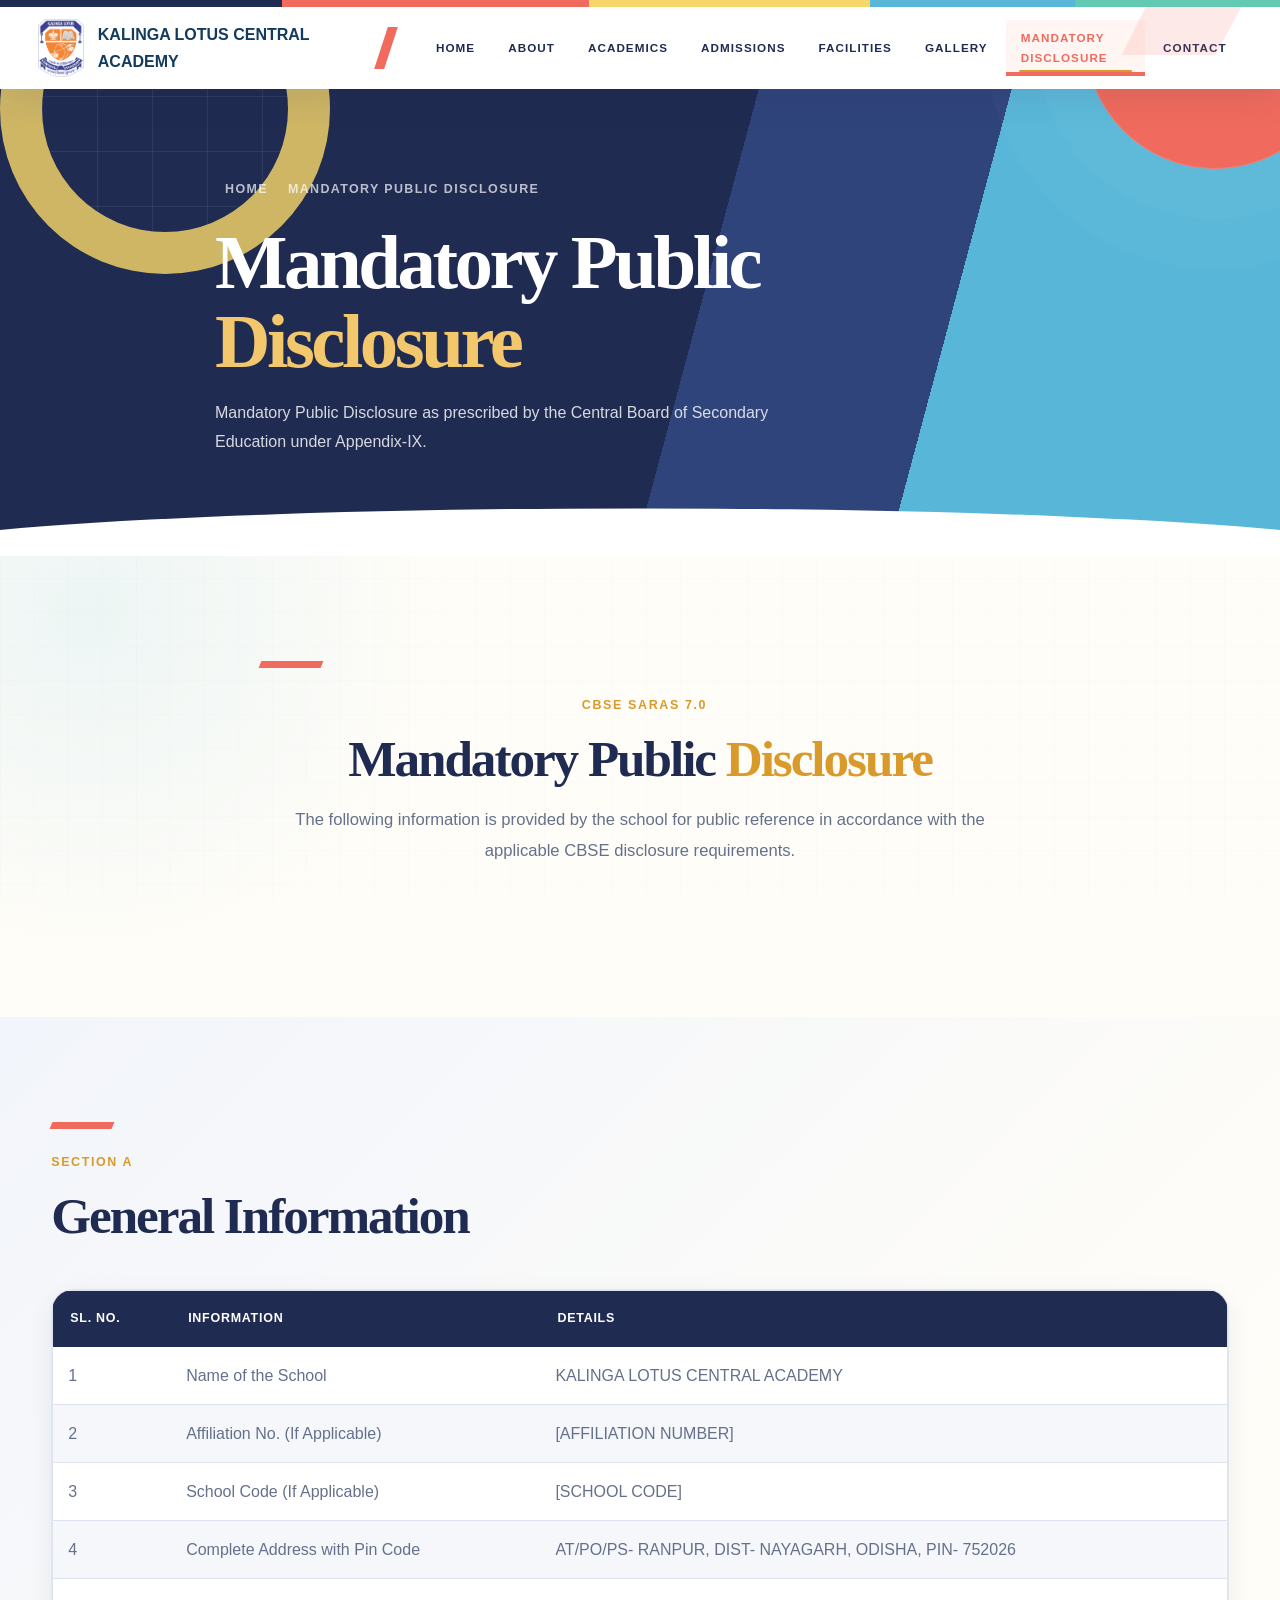
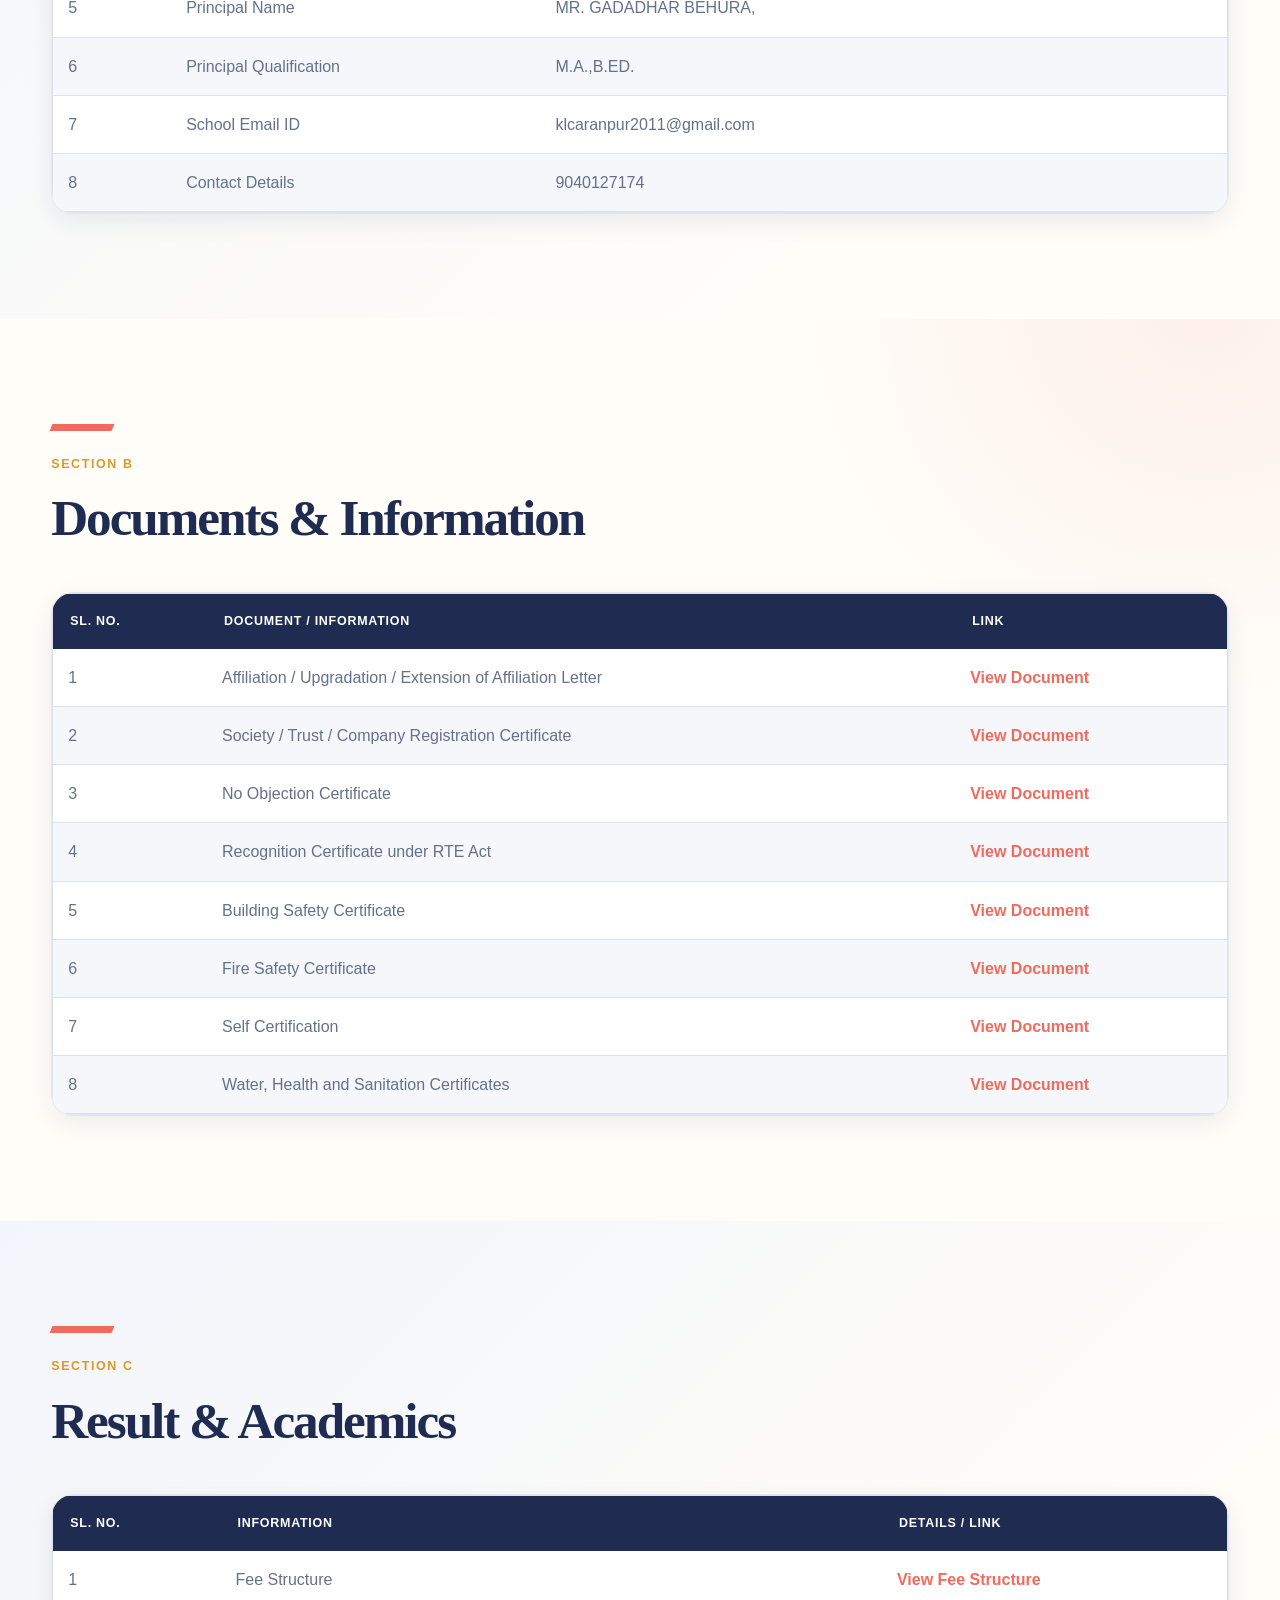
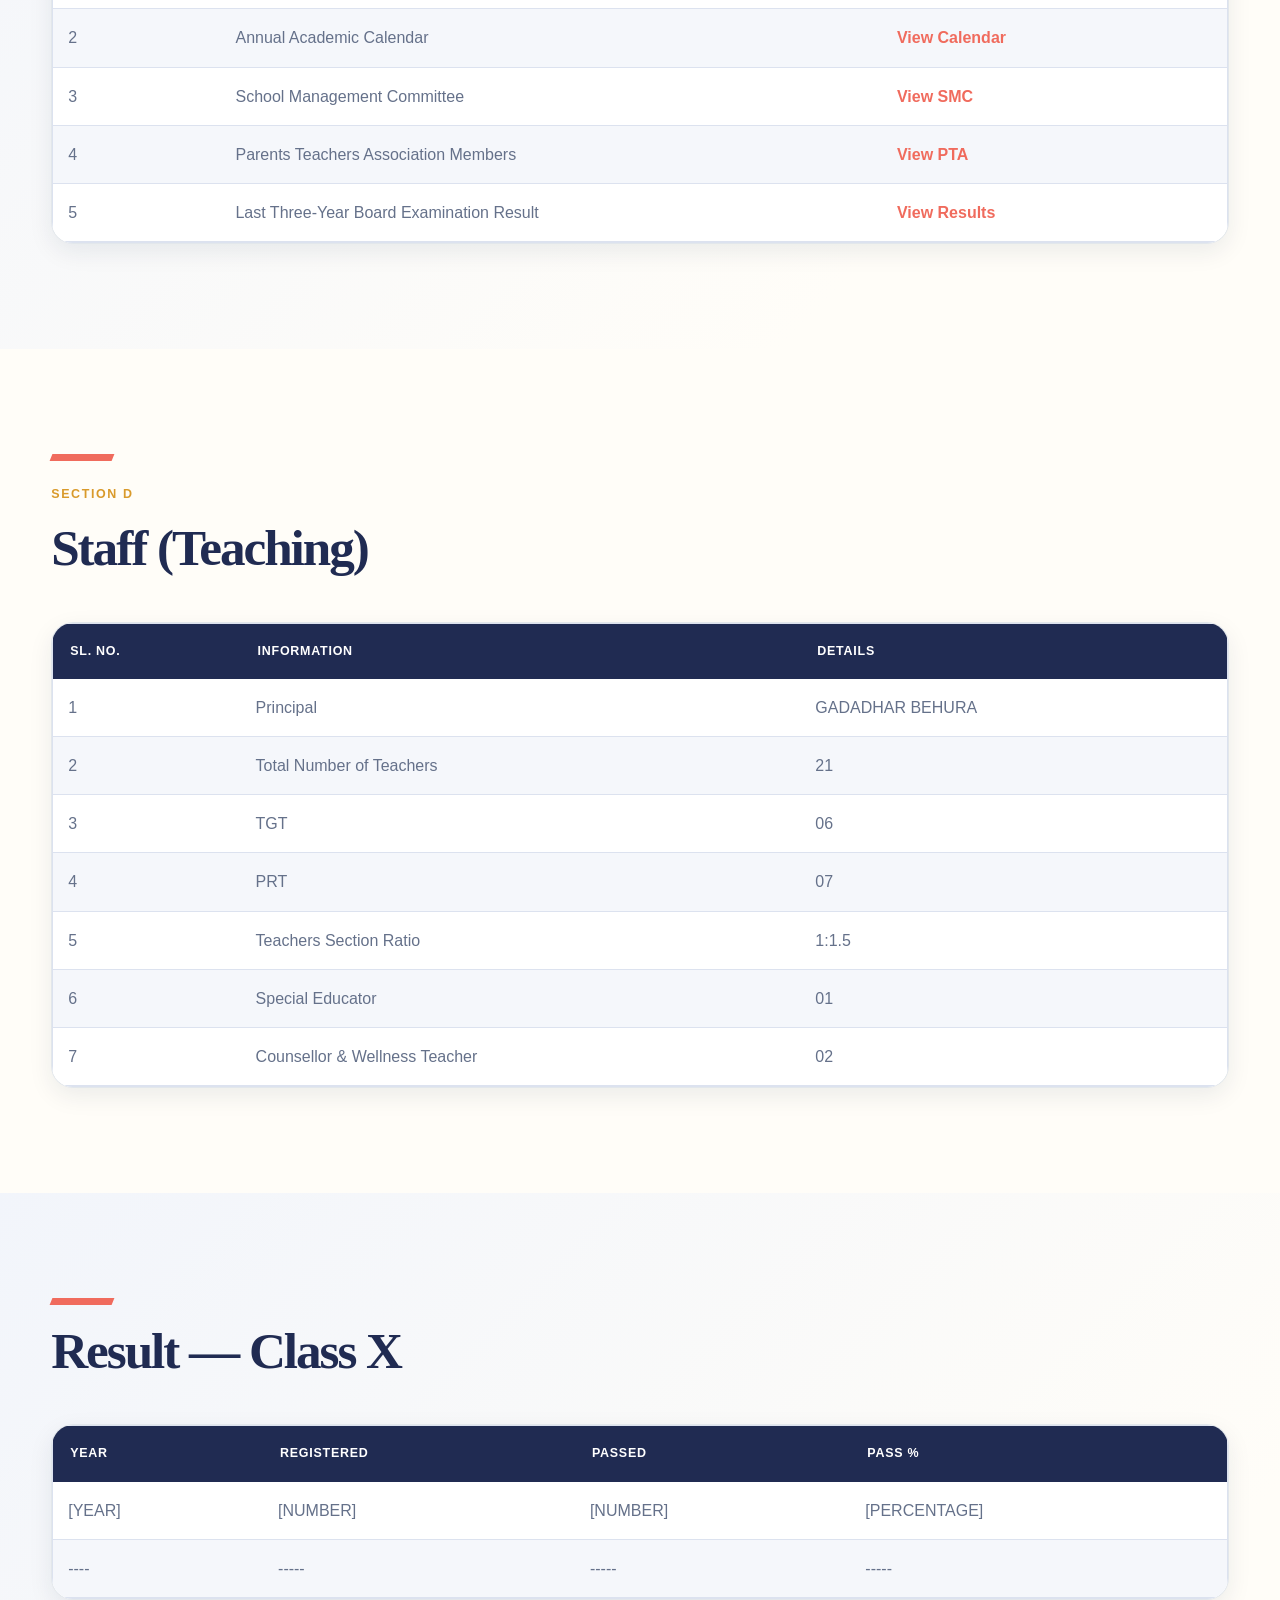
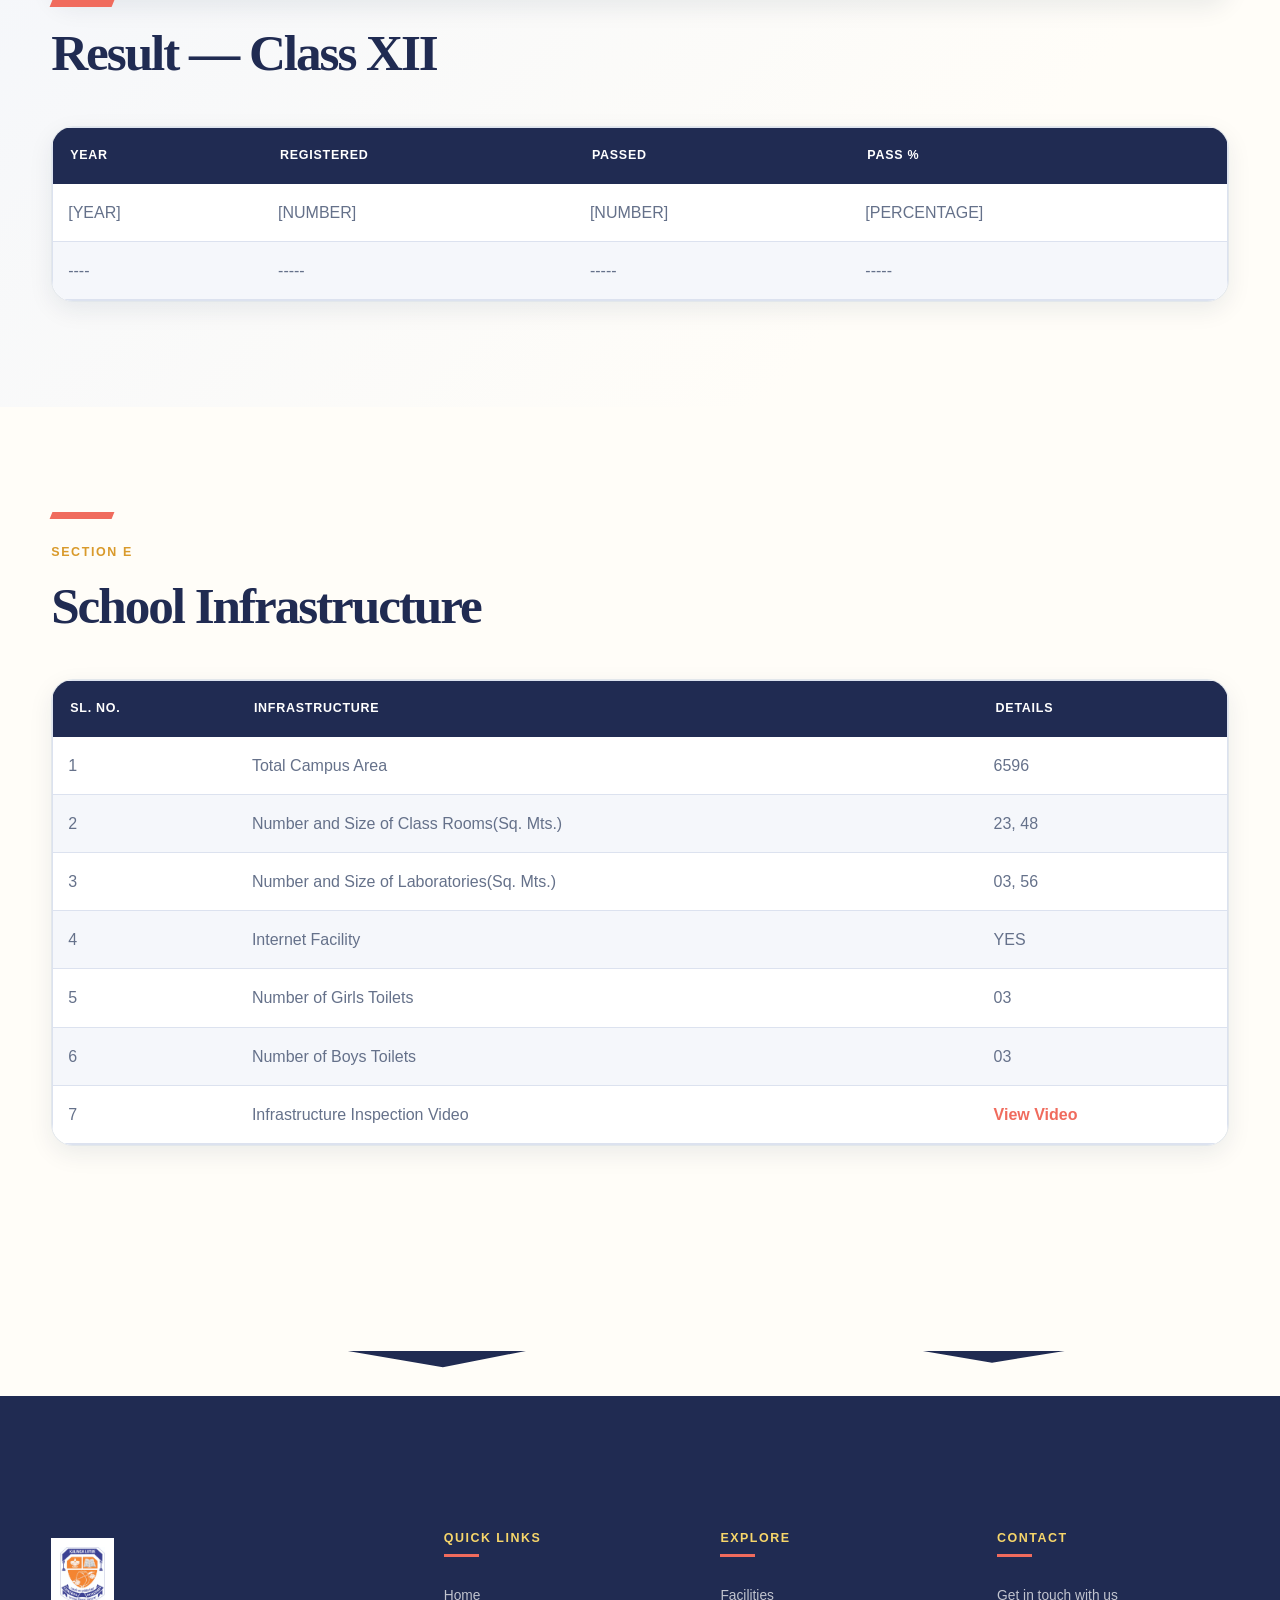
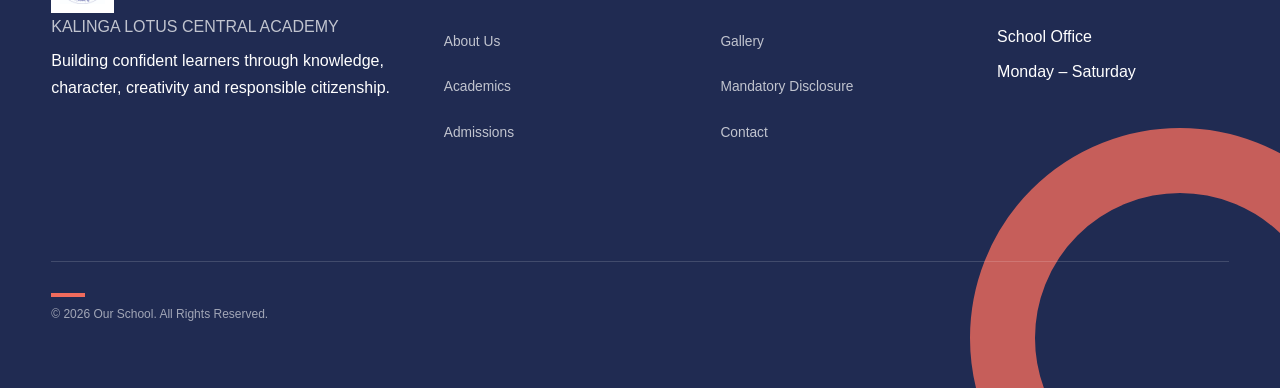
==== commit 6e4f6c69: "Update mandatory.html" ====
--- a/mandatory.html
+++ b/mandatory.html
@@ -442,7 +442,7 @@
                                 </td>
 
                                 <td>
-                                    <a href="documents/trust-registration.pdf"
+                                    <a href="image/SOCIETY.pdf"
                                        target="_blank">
 
                                         View Document
@@ -460,7 +460,7 @@
                                 </td>
 
                                 <td>
-                                    <a href="documents/noc.pdf"
+                                    <a href="image/COR.pdf"
                                        target="_blank">
 
                                         View Document
@@ -478,7 +478,7 @@
                                 </td>
 
                                 <td>
-                                    <a href="documents/rte-recognition.pdf"
+                                    <a href="image/COR.pdf"
                                        target="_blank">
 
                                         View Document
@@ -496,7 +496,7 @@
                                 </td>
 
                                 <td>
-                                    <a href="documents/building-safety.pdf"
+                                    <a href="image/BUILDING.pdf"
                                        target="_blank">
 
                                         View Document
@@ -514,7 +514,7 @@
                                 </td>
 
                                 <td>
-                                    <a href="documents/fire-safety.pdf"
+                                    <a href="image/FIRE.pdf"
                                        target="_blank">
 
                                         View Document
@@ -551,7 +551,7 @@
                                 </td>
 
                                 <td>
-                                    <a href="documents/water-health-sanitation.pdf"
+                                    <a href="image/WATER.pdf"
                                        target="_blank">
 
                                         View Document
@@ -1127,7 +1127,7 @@
                                 </td>
 
                                 <td>
-                                    6075
+                                    6596
                                 </td>
 
                             </tr>
@@ -1284,4 +1284,4 @@
 
 </body>
 
-</html>+</html>
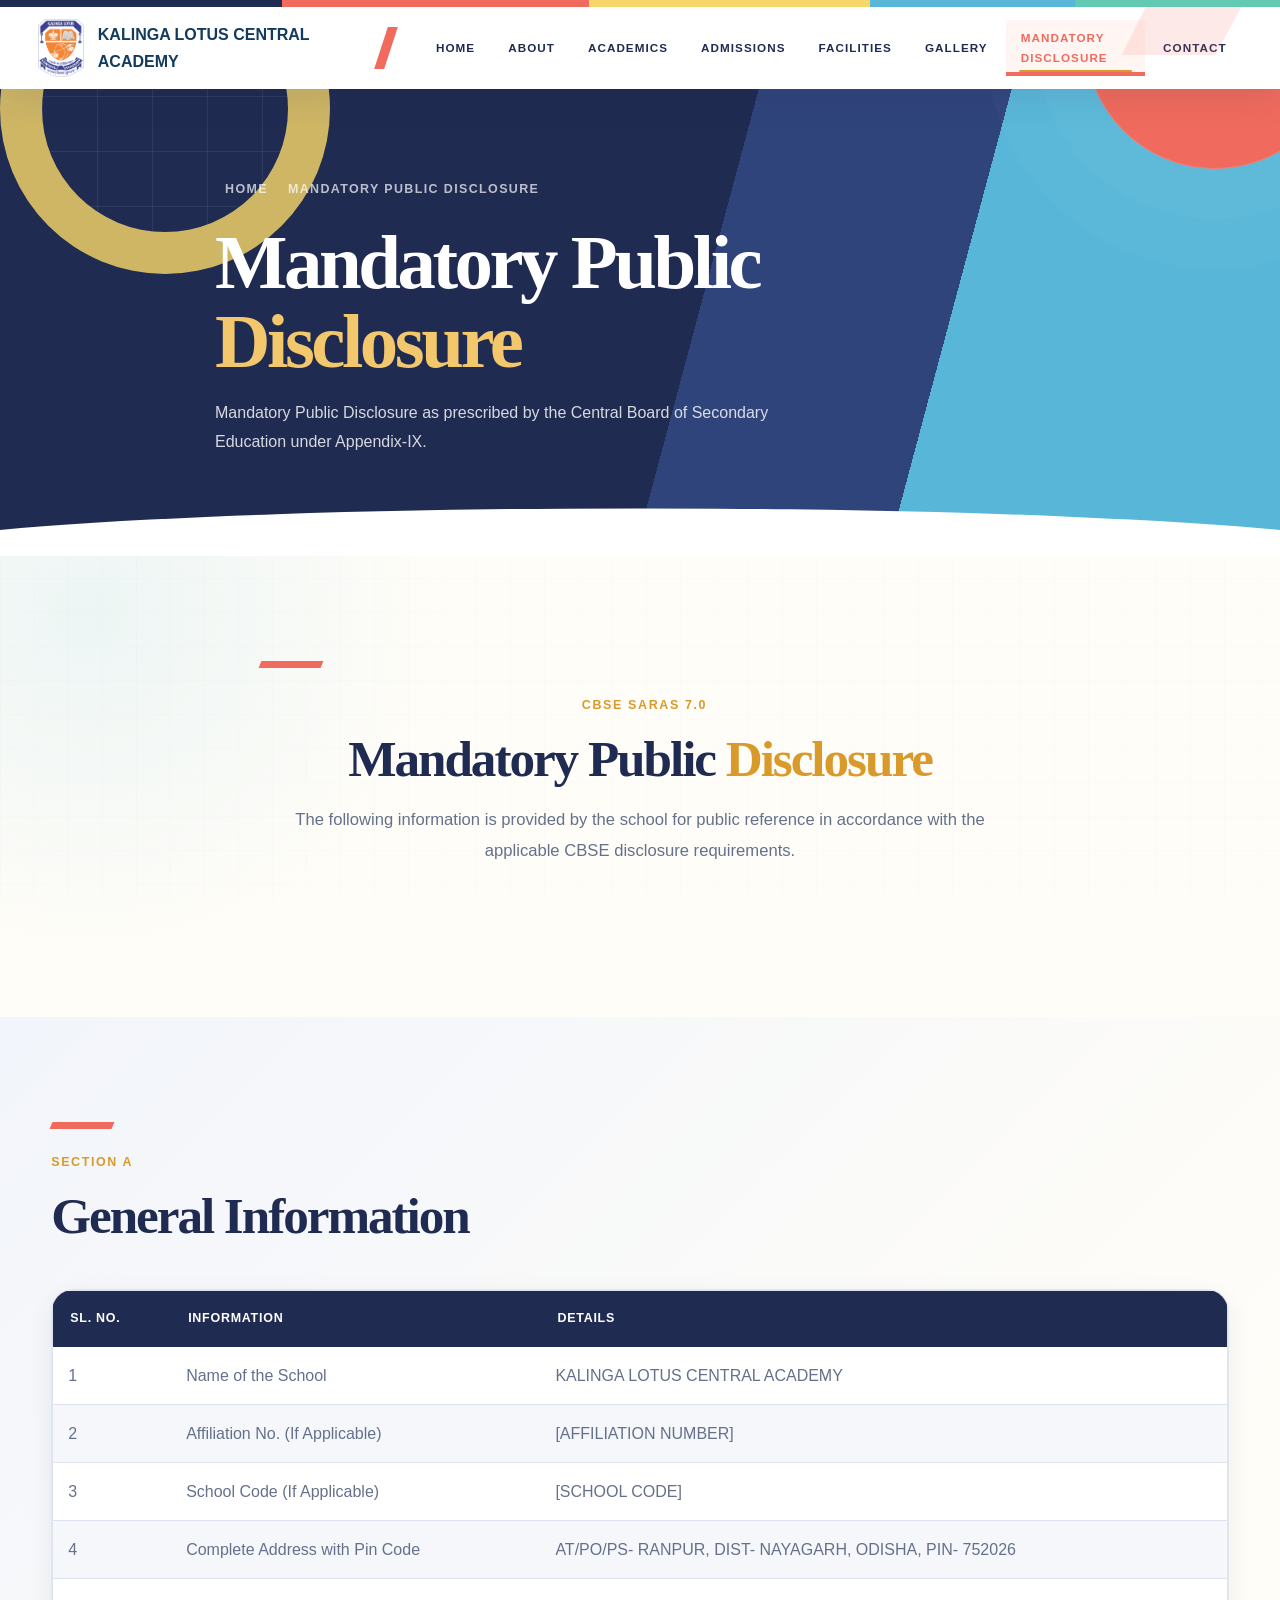
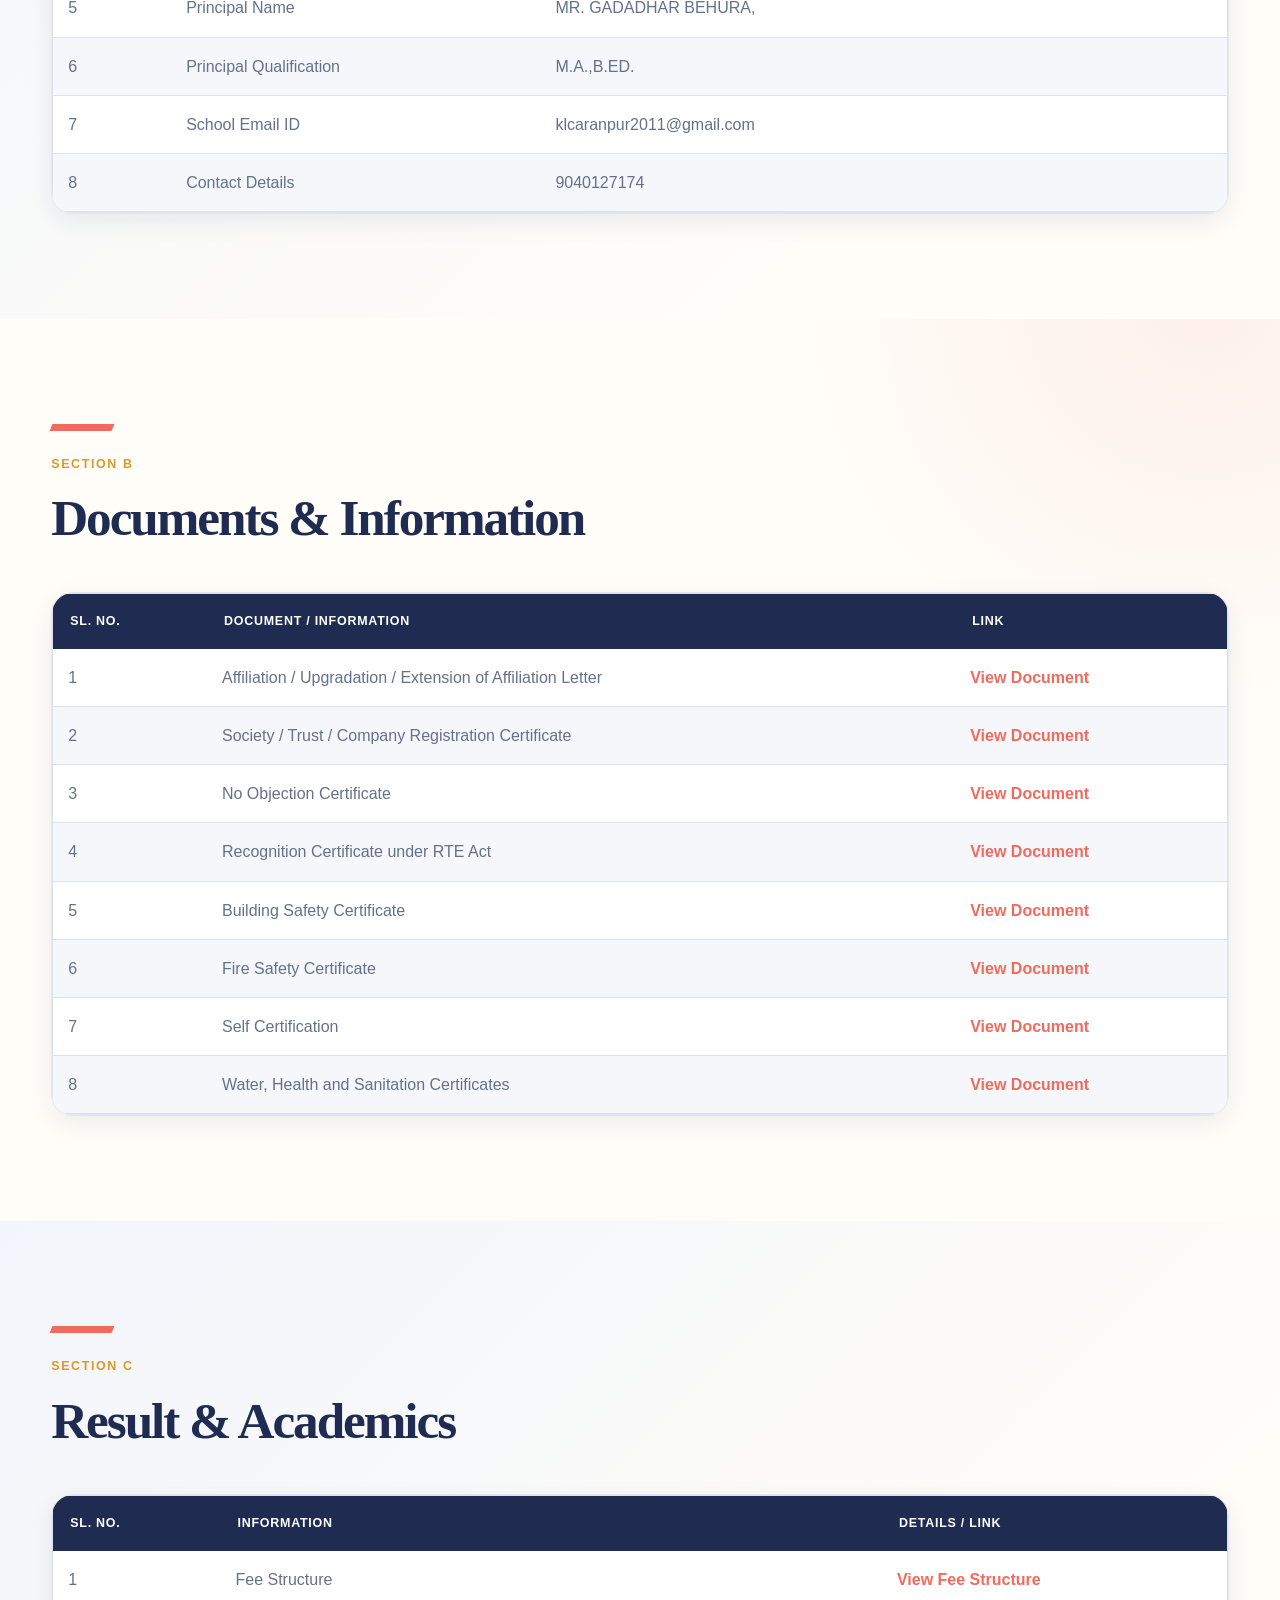
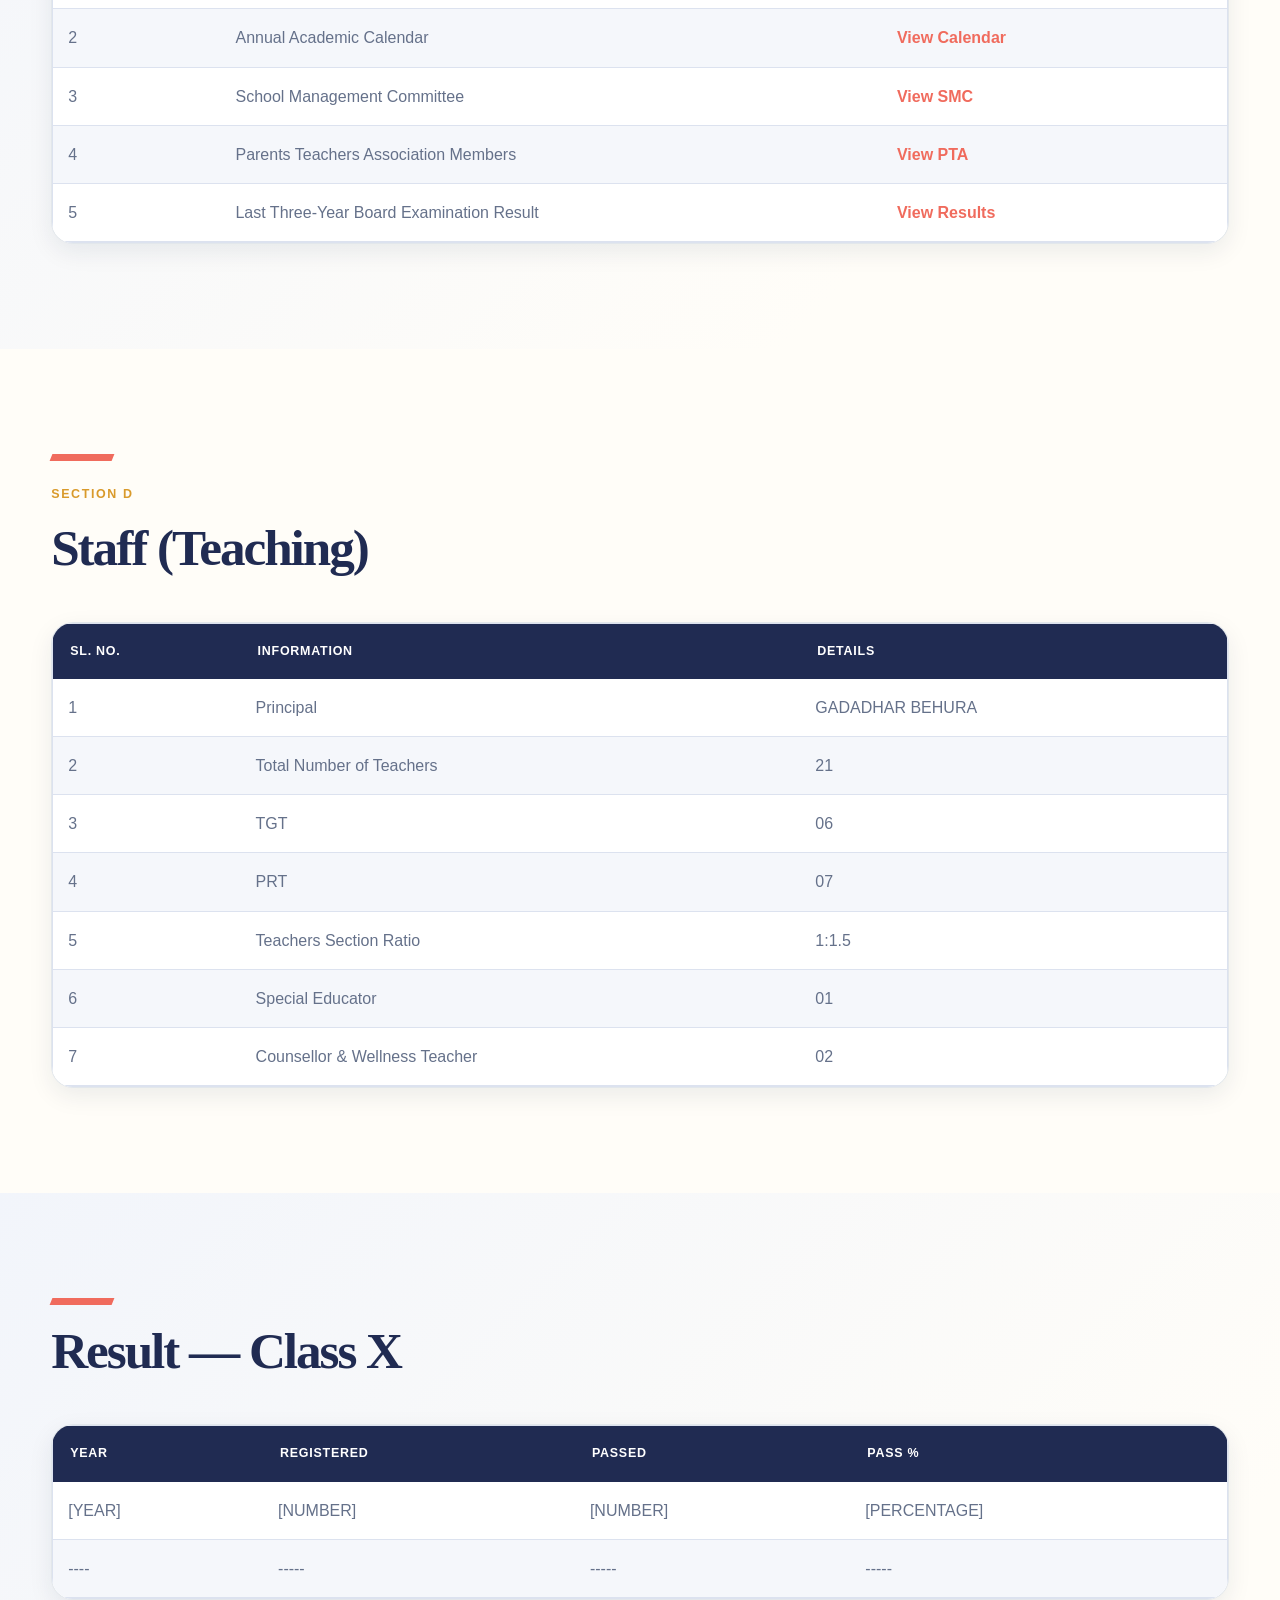
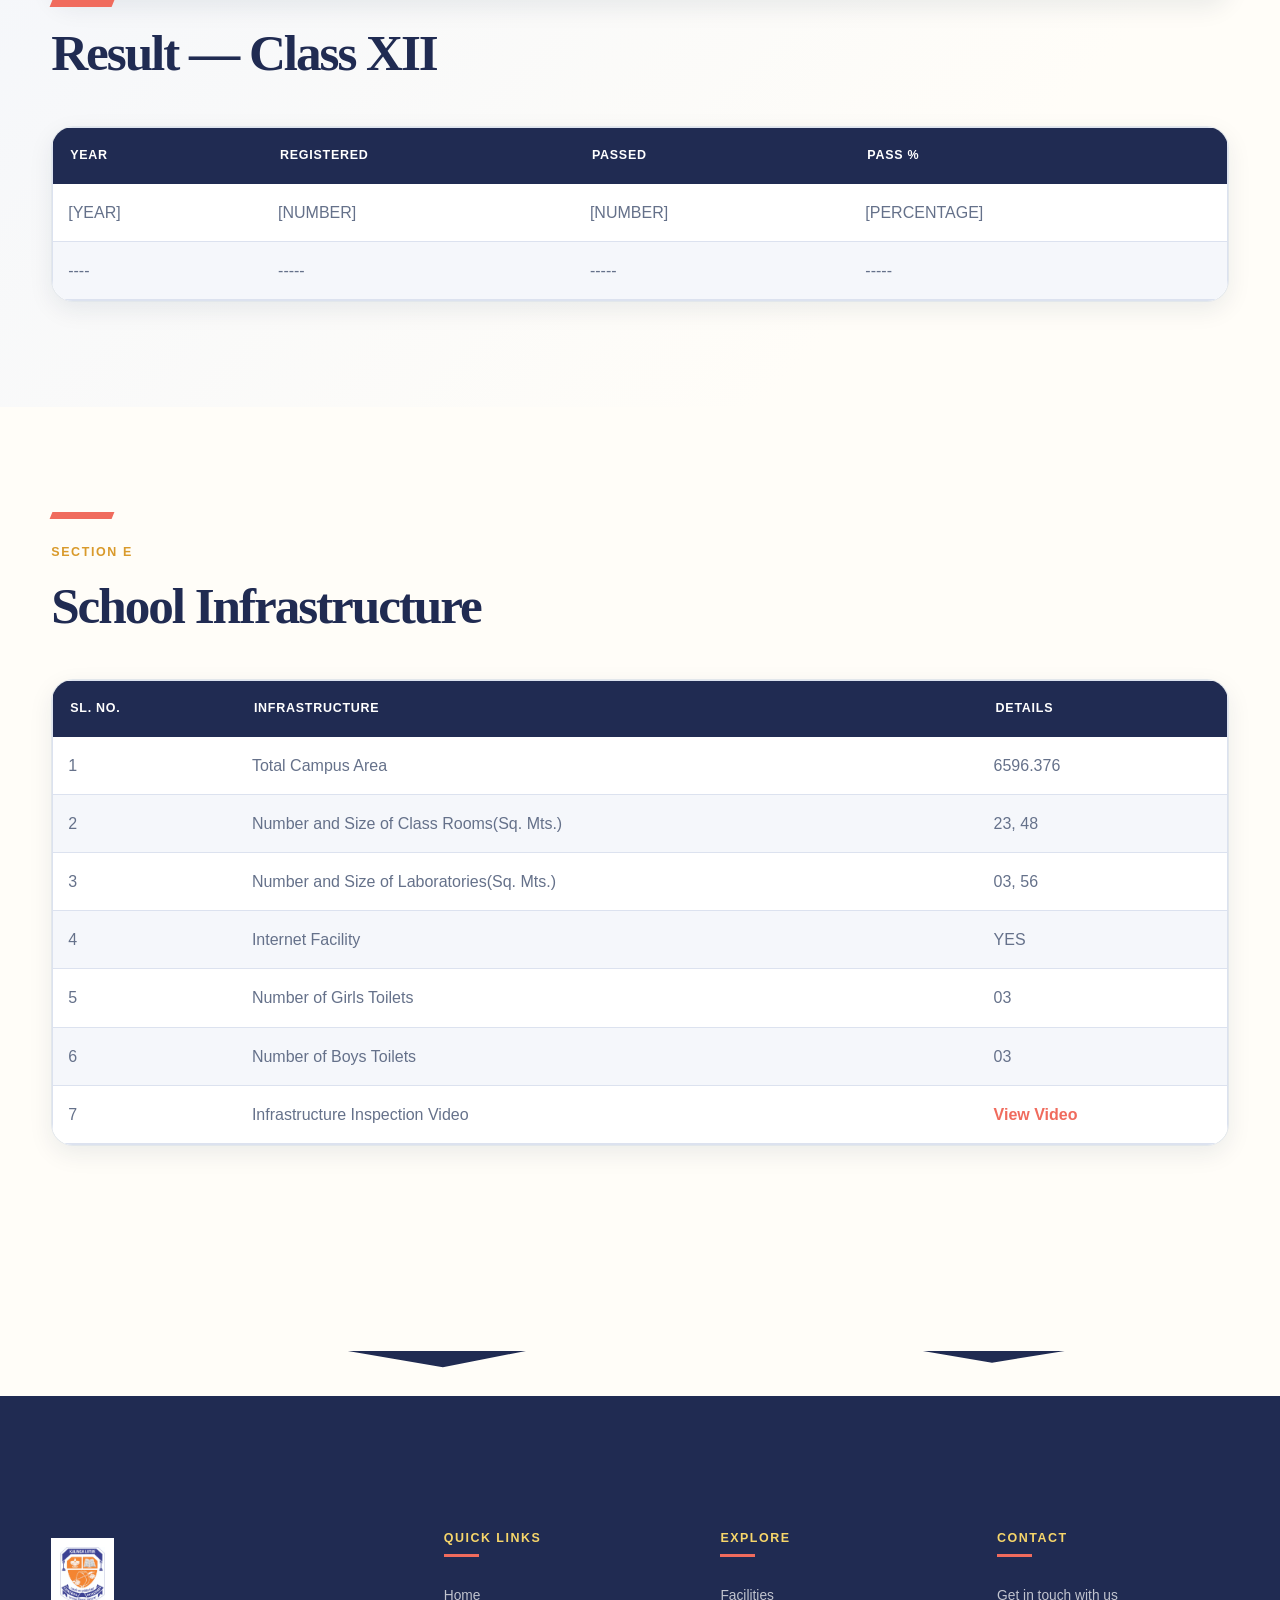
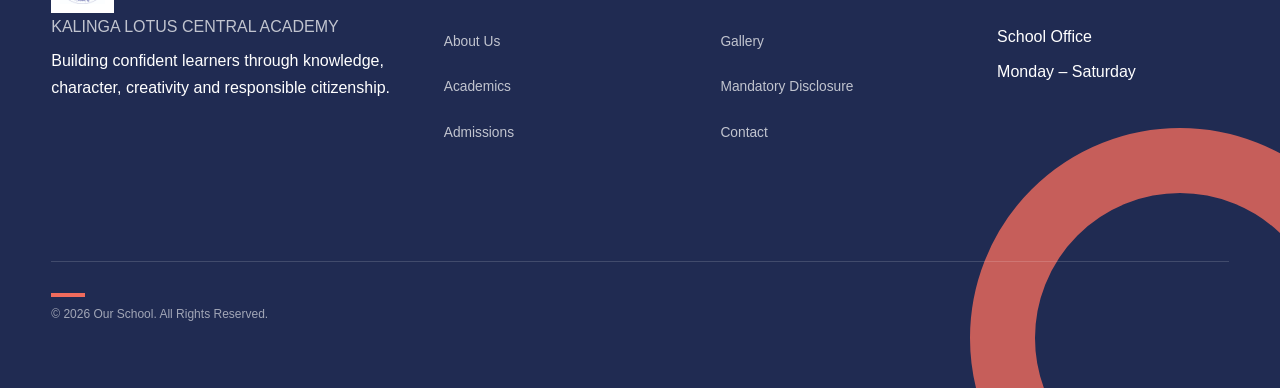
==== commit 533c6ac5: "Update total campus area value to 6596.376" ====
--- a/mandatory.html
+++ b/mandatory.html
@@ -532,7 +532,7 @@
                                 </td>
 
                                 <td>
-                                    <a href="documents/self-certification.pdf"
+                                    <a href="image/SELF.pdf.pdf"
                                        target="_blank">
 
                                         View Document
@@ -1127,7 +1127,7 @@
                                 </td>
 
                                 <td>
-                                    6596
+                                    6596.376
                                 </td>
 
                             </tr>
